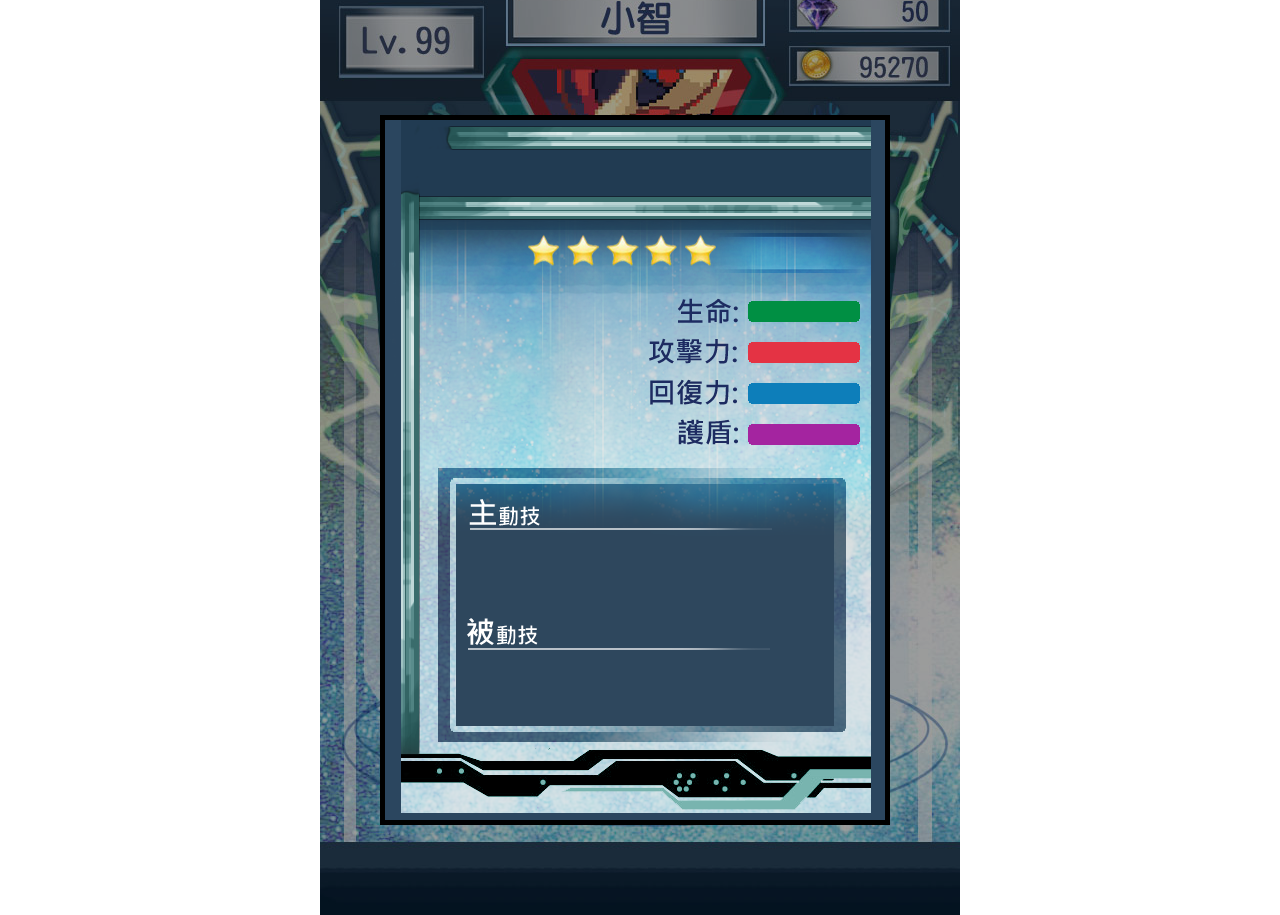
==== index.html @ c82a6772 "" ====
<!DOCTYPE html>
<html>
    <head>
        <meta charset="UTF-8">
        <title>Title of the document</title>
        <link rel="stylesheet" type="text/css" href="css/main.css">
        <link rel="stylesheet" type="text/css" href="css/team.css">
        <link rel="stylesheet" type="text/css" href="css/game.css">
        <link rel="stylesheet" type="text/css" href="css/tinyscrollbar.css">
        <link rel="stylesheet" type="text/css" href="css/mystyle.css">
        <link rel="stylesheet" type="text/css" href="css/cardTips.css">

        <!-- <script src="http://code.jquery.com/jquery-2.1.1.js"></script> -->
        <script src="js/jquery-1.11.1.min.js"></script>
        <script src="js/TweenMax.min.js"></script>
        <script src="js/paper-core.min.js"></script>
        <script src="js/easing/EasePack.min.js"></script>
        <script src="js/jquery.tinyscrollbar.js"></script>
        <script src="js/jquery.tinyscrollbar.min.js"></script>

        <script src="js/MissionData.js"></script>
        <script src="js/BallData.js"></script>
        <script src="js/RoleData.js"></script>
        <script src="js/SkillData.js"></script>
        <script src="js/CardTips.js"></script>
        <script src="js/TeamManager.js"></script>
        <script src="js/Role.js"></script>
        <script src="js/Monster.js"></script>
        <script src="js/Game.js"></script>
        <script src="js/Main.js"></script>
        <script src="js/SkillParser.js"></script>
    </head>

    <body>
        <div id="main" class="main">
            <div id="cardTipsView" class="view cardTipsView">
                <div id="cardTips" class="cardTips">
                    <img src="image/cardTips.png" />
                </div>
            </div>
            <div id="missionView" class="view missionView">
                <img src="image/mission.jpg" />
                <img id="missionBlue" class="missionBlue missionPic" src="image/m_b.png" />
                <img id="missionRed" class="missionRed missionPic" src="image/m_r.png" />
                <img id="missionYellow" class="missionYellow missionPic" src="image/m_y.png" />
                <img id="missionGreen" class="missionGreen missionPic" src="image/m_g.png" />
            </div>
            <div id="teamView" class="view teamView"></div>
            <div id="gameView" class="view gameView">
                <div id="monsterBlood" class="monsterBlood"></div>
                <div id="combotHit" class="combotHit">
                    <div id="combotHitValue" class="combotHitValue"></div>
                    <div id="combotHitRate" class="combotHitRate"></div>
                </div>
                <div id="playerBlood" class="playerBlood"></div>
                <div id="shield" class="shield">
                    <img src="image/shield.png" />
                </div>
                <div id="timerbarArea" class="timerbarArea">
                    <img src="image/timebarBg.png" />
                    <div id="timerbar" class="timerbar">
                        <img src="image/timebar.png" />
                    </div>
                </div>
                <div id="monster" class="monster">
                    <img id="monsterImg" class="monsterImg" />
                </div>
                <div id="game" class="game"></div>
                <div id="player_area" class="playerarea"></div>
                <div id="bouns" class="bouns">
                    <img src="image/bonus.png" />
                </div>
            </div>
        </div>
    </body>
</html>
---- css/main.css ----
body {
	font-family: "Microsoft JhengHei";
	padding: 0;
	border: 0;
	margin: 0;
	overflow: hidden;
}

.main {
	position: absolute;
	top: 50%;
	left: 50%;
}

.view {
	position: absolute;
	width: 640px;
	height: 930px;
	left: -320px;
	top: -465px;
	overflow: hidden;
}

.gameView {
	background-image: url('../image/bg.jpg');
}

.teamView {
	background-image: url("../image/team_background.png");
}

.cardTipsView {
	z-index: 99;
	background-image: url("../image/cardTipsBg.png");
}

.playerarea {
	position: absolute;
	left: 50px;
	top: -10px;
	width: 90px;
	height: 100px;
}

.missionPic {
	opacity: 0;
	cursor: pointer;
}

.missionPic:hover {
	opacity: 1;
}

.missionBlue {
	position: absolute;
	left: 85px;
	top: 504px;
}

.missionRed {
	position: absolute;
	left: 76px;
	top: 341px;
}

.missionYellow {
	position: absolute;
	left: 302px;
	top: 501px;
}

.missionGreen {
	position: absolute;
	left: 314px;
	top: 333px;
}

.cardTips {
	position: absolute;
	left: 60px;
	top: 130px;
}
---- css/team.css ----
.playerlevel{
	position: absolute;
	width: 130px;
    height: 52px;
    left: 25px;
    top: 30px;
    font-size: 45px;
    text-align: center;

}

.playername{
	position: absolute;
	width: 245px;
    height: 40px;
    left: 193px;
    top: 33px;    
    font-size: 35px;
    text-align: center;

}

.playeresource{
	width: 142px;
    height: 30px;
    font-size: 20px;
    text-align: right;
}


.playercash{
	position: absolute;
    left: 477px;
    top: 12px;

}

.playermoney{
	position: absolute;
    left: 477px;
    top: 65px; 

}

.icon_resource{
	position: absolute;
	left: 0px;
    top: 0px;
}

.resource_value{
  	position: absolute;
	left: 0px;
    top: 0px;
	width: 142px;
    height: 30px;
}

.stagedata{
	position: absolute;
	width: 570px;
    height: 97px;
    left: 33px;
    top : 133px;
}

.stagename{
	position: absolute;
    left: 0px;
    top : 0px;    
	width: 570px;
    height: 97px;
    font-size: 50px; 
}

.bossimg{
	position: absolute;
    left: 400px;
    top : 0px;    
	width: 170px;
    height: 97px;
}

.selected_role{
	width: 70px;
	height: 80px;
}

.selected_role_0{
	position: absolute;
    left: 27px;
    top: 300px;
}

.selected_role_1{
	position: absolute;
    left: 127px;
    top: 300px;
}

.selected_role_2{
	position: absolute;
    left: 227px;
    top: 300px;
}

.selected_role_3{
	position: absolute;
    left: 327px;
    top: 300px;
}

.selected_role_4{
	position: absolute;
    left: 427px;
    top: 300px;
}

.selected_role_5{
	position: absolute;
    left: 530px;
    top: 300px;
}

.role_area{
	position: absolute;
    left: 55px;
    top: 400px;
    width: 510px;
    height: 420px;
}

#role_area .viewport { width: 510px; height: 420px; overflow: hidden; position: relative; }
#role_area .overview { list-style: none; position: absolute; left: 0; top: 0; padding: 0; margin: 0; }
#role_area .scrollbar{ background: transparent url(../image/bg-scrollbar-track-y.png) no-repeat 0 0; position: relative; background-position: 0 0; float: right; width: 15px; }
#role_area .track { background: transparent url(../image/bg-scrollbar-trackend-y.png) no-repeat 0 100%; height: 100%; width:13px; position: relative; padding: 0 1px; }
#role_area .thumb { background: transparent url(../image/bg-scrollbar-thumb-y.png) no-repeat 50% 100%; height: 20px; width: 25px; cursor: pointer; overflow: hidden; position: absolute; top: 0; left: -5px; }
#role_area .thumb .end { background: transparent url(../image/bg-scrollbar-thumb-y.png) no-repeat 50% 0; overflow: hidden; height: 5px; width: 25px; }
#role_area .disable { display: none; }

.role{
    position: relative;
    left: 10px;
	width: 80px;
	height: 80px;
    margin: 5px;
    background-image:url("../image/icon_face_border.png");
    background-size: cover;
    float:left;
}

.selected_icon_role{
	position: absolute; 
	left: 0px;
    top: 0px;
    max-width:100%;
    max-height:100%;
}

.icon_role{
	position: absolute; 
	left: 0px;
    top: 0px;
    max-width:100%;
    max-height:100%;
    cursor:pointer;    
}

.icon_role:hover{
    opacity:0.5  !important;;
}


.menu{
	position: absolute;
	left: 50px;
    top: 860px;
    width:520px;
    height: 70px;    
}

.btn_start{
	position: absolute; 
	left: 440px;
    top: -50px; 
    cursor:pointer;
}

.btn_return{
	position: absolute; 
	left: 0px;
    top: 0px;
    cursor:pointer;
}


.noSelect { user-select: none; -o-user-select: none; -moz-user-select: none; -khtml-user-select: none; -webkit-user-select: none; }
---- css/game.css ----
.monster {
	position: relative;
	width: 640px;
	height: 230px;
}

.monsterImg {
	position: absolute;
	top: 30px;
	left: 230px;
}

.monsterImg.dead {
	filter: grayscale(100%);
	-webkit-filter: grayscale(100%);
	-moz-filter: grayscale(100%);
	-ms-filter: grayscale(100%);
	-o-filter: grayscale(100%);
}

.game {
	position: relative;
	left: 70px;
	width: 500px;
	height: 600px;
}

.monsterBlood {
	background-color: #e50049;
	width: 350px;
	height: 10px;
	position: absolute;
	left: 140px;
	top: 15px;
}

.playerBlood {
	background-color: #9cce91;
	height: 10px;
	position: absolute;
	left: 45px;
	top: 208px;
}

.road {
	background-color: #131a3d;
	position: absolute;
	width: 10px;
	height: 585px;
}

.bridge {
	background-color: #131a3d;
	position: absolute;
	width: 90px;
	height: 10px;
	cursor: pointer;
	border-color: #FFFFFF;
	border-style: solid;
	border-width: 1px 0px 1px 0px;
}

.bridge.hide {
	display: none;
}

.ball {
	position: absolute;
	background-position: -10px -10px;
}

.ballImgSmall {
	position: absolute;
	left: -12.5px;
	top: -12.5px;
}

.ballImgMid {
	position: absolute;
	left: -18.5px;
	top: -18.5px;
}

.ballImgBig {
	position: absolute;
	left: -25.5px;
	top: -25.5px;
}

.timerbarArea {
	position: absolute;
	top: 203px;
	left: 39px;
}

.timerbar {
	position: absolute;
	top: -2px;
	left: 10px;
	overflow: hidden;
}

.bouns {
	position: absolute;
	top: 470px;
	left: 10px;
}

.shield {
	position: absolute;
	top: 204px;
	left: 45px;
	overflow: hidden;
}

.monster_buff_icon{
    position: absolute; 
	height: 30px;
	width: 30px;
	top: 30px;
	left: 280px;    
}
---- css/tinyscrollbar.css ----
/* Tiny Scrollbar */
#scrollbar1 { width: 520px; margin: 20px 0 10px; }
#scrollbar1 .viewport { width: 500px; height: 200px; overflow: hidden; position: relative; }
#scrollbar1 .overview { list-style: none; position: absolute; left: 0; top: 0; padding: 0; margin: 0; }
#scrollbar1 .scrollbar{ background: transparent url(images/bg-scrollbar-track-y.png) no-repeat 0 0; position: relative; background-position: 0 0; float: right; width: 15px; }
#scrollbar1 .track { background: transparent url(images/bg-scrollbar-trackend-y.png) no-repeat 0 100%; height: 100%; width:13px; position: relative; padding: 0 1px; }
#scrollbar1 .thumb { background: transparent url(images/bg-scrollbar-thumb-y.png) no-repeat 50% 100%; height: 20px; width: 25px; cursor: pointer; overflow: hidden; position: absolute; top: 0; left: -5px; }
#scrollbar1 .thumb .end { background: transparent url(images/bg-scrollbar-thumb-y.png) no-repeat 50% 0; overflow: hidden; height: 5px; width: 25px; }
#scrollbar1 .disable { display: none; }
.noSelect { user-select: none; -o-user-select: none; -moz-user-select: none; -khtml-user-select: none; -webkit-user-select: none; }
---- css/mystyle.css ----
.textbox {
	width: 170px;
	height: 50px;
	position: relative;
	border-radius: 6px;
	margin-top: 4px;
	font-size: 60px;
}

.box {
	width: 50px;
	height: 50px;
	position: relative;
	border-radius: 6px;
	margin-top: 4px;
}

.rolebox {
	width: 90px;
	height: 100px;
	position: relative;
	border-radius: 6px;
	margin-top: 4px;
	display: inline-block
}

.energybox {
	width: 0px;
	height: 10px;
	left: 5px;
	top: 80px;
	position: absolute;
	border-radius: 6px;
	margin-top: 4px;
}

.orbbox {
	width: 25px;
	height: 25px;
	position: absolute;
	border-radius: 6px;
	margin-top: 4px;
	display: inline-block
}

.orbpos0 {
	left: 3px;
	top: 70px;
	position: absolute;
}

.orbpos1 {
	left: 33px;
	top: 70px;
	position: absolute;
}

.orbpos2 {
	left: 63px;
	top: 70px;
	position: absolute;
}

.attackOrbPos0 {
	left: 15px;
	top: -15px;
	height: 30px;
	width: 30px;
	position: absolute;
	z-index: 2;
}

.attackOrbPos1 {
	left: 110px;
	top: -15px;
	height: 30px;
	width: 30px;
	position: absolute;
	z-index: 2;
}

.attackOrbPos2 {
	left: 205px;
	top: -15px;
	height: 30px;
	width: 30px;
	position: absolute;
	z-index: 2;
}

.attackOrbPos3 {
	left: 300px;
	top: -15px;
	height: 30px;
	width: 30px;
	position: absolute;
	z-index: 2;
}

.attackOrbPos4 {
	left: 395px;
	top: -15px;
	height: 30px;
	width: 30px;
	position: absolute;
	z-index: 2;
}

.attackOrbPos5 {
	left: 490px;
	top: -15px;
	height: 30px;
	width: 30px;
	position: absolute;
	z-index: 2;
}

.playerarea {
	width: 600px;
	height: 100px;
	position: relative;
	border-radius: 6px;
	margin-top: 4px;
}

.transparent {
	background-color: transparent;
}

.green {
	background-color: #00FF00;
}

.red {
	background-color: #FF0000;
}

.blue {
	background-color: #0000FF;
}

.bk_green {
	background-color: #008000;
}

.bk_red {
	background-color: #800000;
}

.bk_blue {
	background-color: #000080;
}

.bk_purple {
	background-color: #6600FF;
}

.energyboxcolor {
	background-color: #33CCCC;
}

.orange {
	background-color: #f38630;
}
.grey {
	background-color: #989898;
}

.transparent_green {//
	background-color: rgba(0,200,0,0.5);
}

.role_img {
	left: 0px;
	top: 0px;
	position: absolute;
}

.role_img_bk {
	left: 0px;
	top: 0px;
	position: absolute;
	width: 90px;
	height: 75px;
	border-radius: 6px;
	margin-top: 4px;
}

.orb_icon {
	position: absolute;
	margin: auto;
	top: 0;
	left: 0;
	right: 0;
	bottom: 0;
}

.combotHit {
	position: absolute;
	top: 135px;
	left: 410px;
	width: 200px;
	height: 60px;
	/* background-color: #989898; */
	background-image: url("../image/combo_bk.png");
	background-size: cover;
}

.combotHitValue {
	position: absolute;
	top: 15px;
	left: 15px;
	width: 45%;
	height: 60px;
	font-size: 40px;
	text-align: right;
}

.combotHitRate {
	position: absolute;
	top: 10px;
	left: 80PX;
	width: 100px;
	height: 30px;
	font-size: 20px;
	text-align: right;
}

.buff_icon{
    max-width:100%;
    max-height:100%;
}
---- css/cardTips.css ----
.cardTipsName {
	color: #FFFFFF;
	font-size: 24px;
	font-weight: bold;
	text-align: center;
	width: 350px;
	position: absolute;
	left: 120px;
	top: 40px;
}

.cardTipsRace {
	color: #112d6a;
	font-size: 20px;
	font-weight: bold;
	text-align: center;
	width: 140px;
	position: absolute;
	left: 339px;
	top: 125px;
}

.cardTipsHp {
	color: #FFFFFF;
	position: absolute;
	left: 371px;
	top: 186px;
}

.cardTipsATK {
	color: #FFFFFF;
	position: absolute;
	left: 371px;
	top: 227px;
}

.cardTipsHealth {
	color: #FFFFFF;
	position: absolute;
	left: 371px;
	top: 267px;
}

.cardTipsShield {
	color: #FFFFFF;
	position: absolute;
	left: 371px;
	top: 309px;
}

.cardTipsColorImg {
	background-repeat: no-repeat;
	width: 155px;
	height: 155px;
	position: absolute;
	left: -25px;
	top: -19px;
}

.cardTipsColorImg.cardTipsColorImgred {
	background-image: url("../image/cardTipsColor_r.png");
}

.cardTipsColorImg.cardTipsColorImgblue {
	background-image: url("../image/cardTipsColor_b.png");
}

.cardTipsColorImg.cardTipsColorImggreen {
	background-image: url("../image/cardTipsColor_g.png");
}

.cardTipsRoleImg {
	background-repeat: no-repeat;
	width: 140px;
	height: 140px;
	position: absolute;
	left: 87px;
	top: 189px;
}
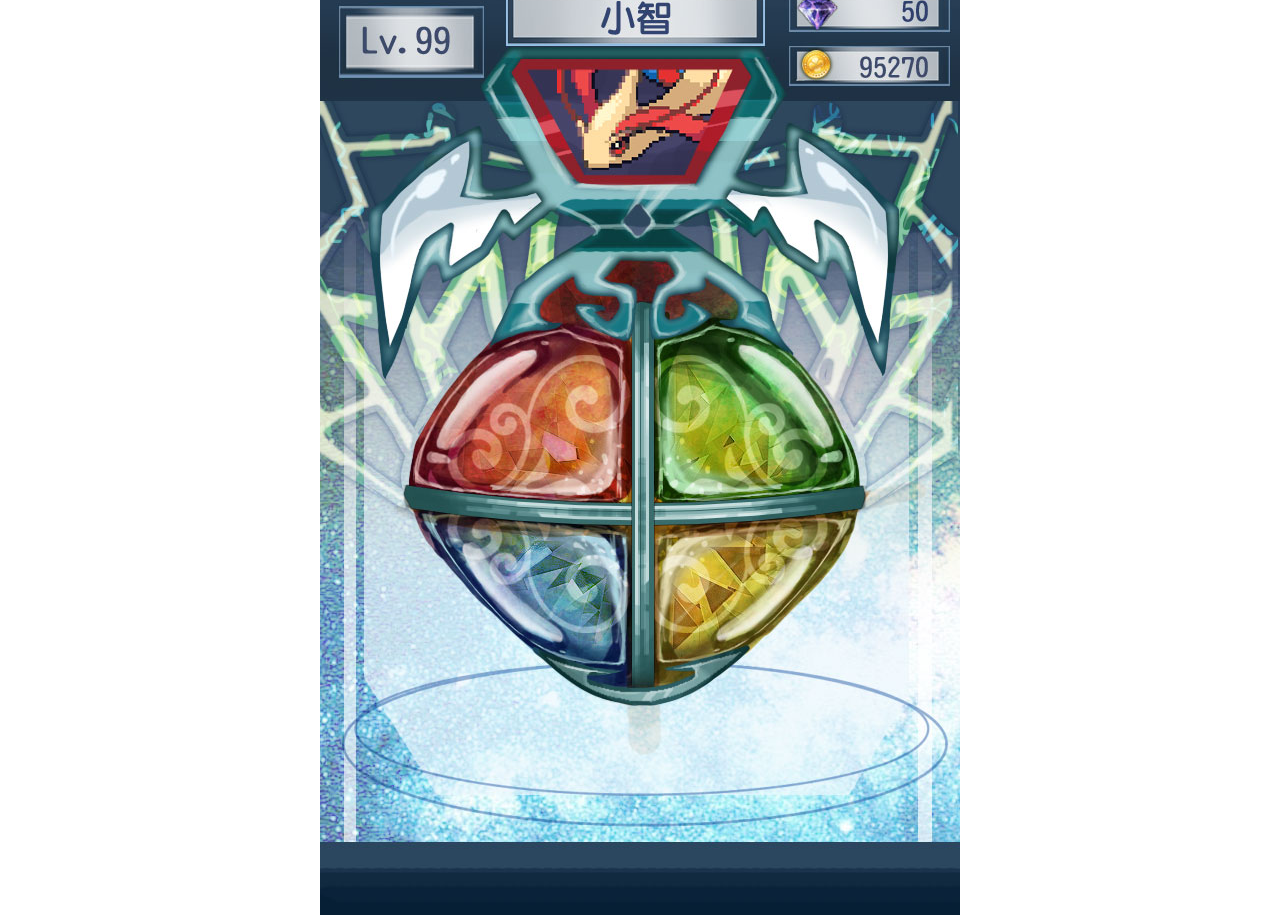
==== commit 28075d8c: "" ====
--- a/index.html
+++ b/index.html
@@ -27,6 +27,7 @@
         <script src="js/Role.js"></script>
         <script src="js/Monster.js"></script>
         <script src="js/Game.js"></script>
+        <script src="js/Result.js"></script>
         <script src="js/Main.js"></script>
         <script src="js/SkillParser.js"></script>
     </head>
@@ -70,6 +71,16 @@
                 <div id="bouns" class="bouns">
                     <img src="image/bonus.png" />
                 </div>
+                <div id="resultView" class="resultView">
+                    <div id="victory" class="victory">
+                        <img src="image/victory.png" />
+                    </div>
+                    <div id="defeat" class="defeat">
+                        <img src="image/defeat.png" />
+                    </div>
+                    <div id="resultText" class="resultText"></div>
+                    <div id="confirmBtn" class="confirmBtn"></div>
+                </div>
             </div>
         </div>
     </body>
--- a/css/main.css
+++ b/css/main.css
@@ -19,6 +19,12 @@
 	left: -320px;
 	top: -465px;
 	overflow: hidden;
+	-webkit-touch-callout: none;
+	-webkit-user-select: none;
+	-khtml-user-select: none;
+	-moz-user-select: none;
+	-ms-user-select: none;
+	user-select: none;
 }
 
 .gameView {
--- a/css/game.css
+++ b/css/game.css
@@ -116,7 +116,45 @@
 .monster_buff_icon{
     position: absolute; 
 	height: 30px;
-	width: 30px;
+	width: 70px;
 	top: 30px;
-	left: 280px;    
+	left: 280px;
+    visibility:  hidden;    
 }
+
+.resultView {
+	background-image: url("../image/cardTipsBg.png");
+	position: absolute;
+	top: 0px;
+	left: 0px;
+	width: 640px;
+	height: 930px;
+}
+
+.victory {
+	position: absolute;
+	top: 220px;
+}
+
+.defeat {
+	position: absolute;
+	top: 220px;
+}
+
+.confirmBtn {
+	position: absolute;
+	height: 30px;
+	width: 75px;
+	top: 465px;
+	left: 447px;
+	cursor: pointer;
+}
+
+.resultText {
+	color: #FF0000;
+	position: absolute;
+	height: 40px;
+	width: 450px;
+	top: 480px;
+	left: 110px;
+}
--- a/css/mystyle.css
+++ b/css/mystyle.css
@@ -68,6 +68,7 @@
 	width: 30px;
 	position: absolute;
 	z-index: 2;
+    visibility:  hidden;    
 }
 
 .attackOrbPos1 {
@@ -77,6 +78,7 @@
 	width: 30px;
 	position: absolute;
 	z-index: 2;
+    visibility:  hidden;    
 }
 
 .attackOrbPos2 {
@@ -86,6 +88,7 @@
 	width: 30px;
 	position: absolute;
 	z-index: 2;
+    visibility:  hidden;    
 }
 
 .attackOrbPos3 {
@@ -95,6 +98,7 @@
 	width: 30px;
 	position: absolute;
 	z-index: 2;
+    visibility:  hidden;    
 }
 
 .attackOrbPos4 {
@@ -104,6 +108,7 @@
 	width: 30px;
 	position: absolute;
 	z-index: 2;
+    visibility:  hidden;    
 }
 
 .attackOrbPos5 {
@@ -113,6 +118,7 @@
 	width: 30px;
 	position: absolute;
 	z-index: 2;
+    visibility:  hidden;
 }
 
 .playerarea {
@@ -231,4 +237,70 @@
     max-height:100%;
 }
 
-
+.buff_text{
+    position: absolute;
+    left: 40px;
+    height: 30px
+}
+
+.buffPos0 {
+	left: 15px;
+	top: -15px;
+	height: 30px;
+	width: 70px;
+	position: absolute;
+	z-index: 2;
+    visibility:  hidden;
+}
+
+.buffPos1 {
+	left: 110px;
+	top: -15px;
+	height: 30px;
+	width: 70px;
+	position: absolute;
+	z-index: 2;
+    visibility:  hidden;
+}
+
+.buffPos2 {
+	left: 205px;
+	top: -15px;
+	height: 30px;
+	width: 70px;
+	position: absolute;
+	z-index: 2;
+    visibility:  hidden;
+}
+
+.buffPos3 {
+	left: 300px;
+	top: -15px;
+	height: 30px;
+	width: 70px;
+	position: absolute;
+	z-index: 2;
+    visibility:  hidden;
+}
+
+.buffPos4 {
+	left: 395px;
+	top: -15px;
+	height: 30px;
+	width: 70px;
+	position: absolute;
+	z-index: 2;
+    visibility:  hidden;
+}
+
+.buffPos5 {
+	left: 490px;
+	top: -15px;
+	height: 30px;
+	width: 70px;
+	position: absolute;
+	z-index: 2;
+    visibility:  hidden;
+}
+
+
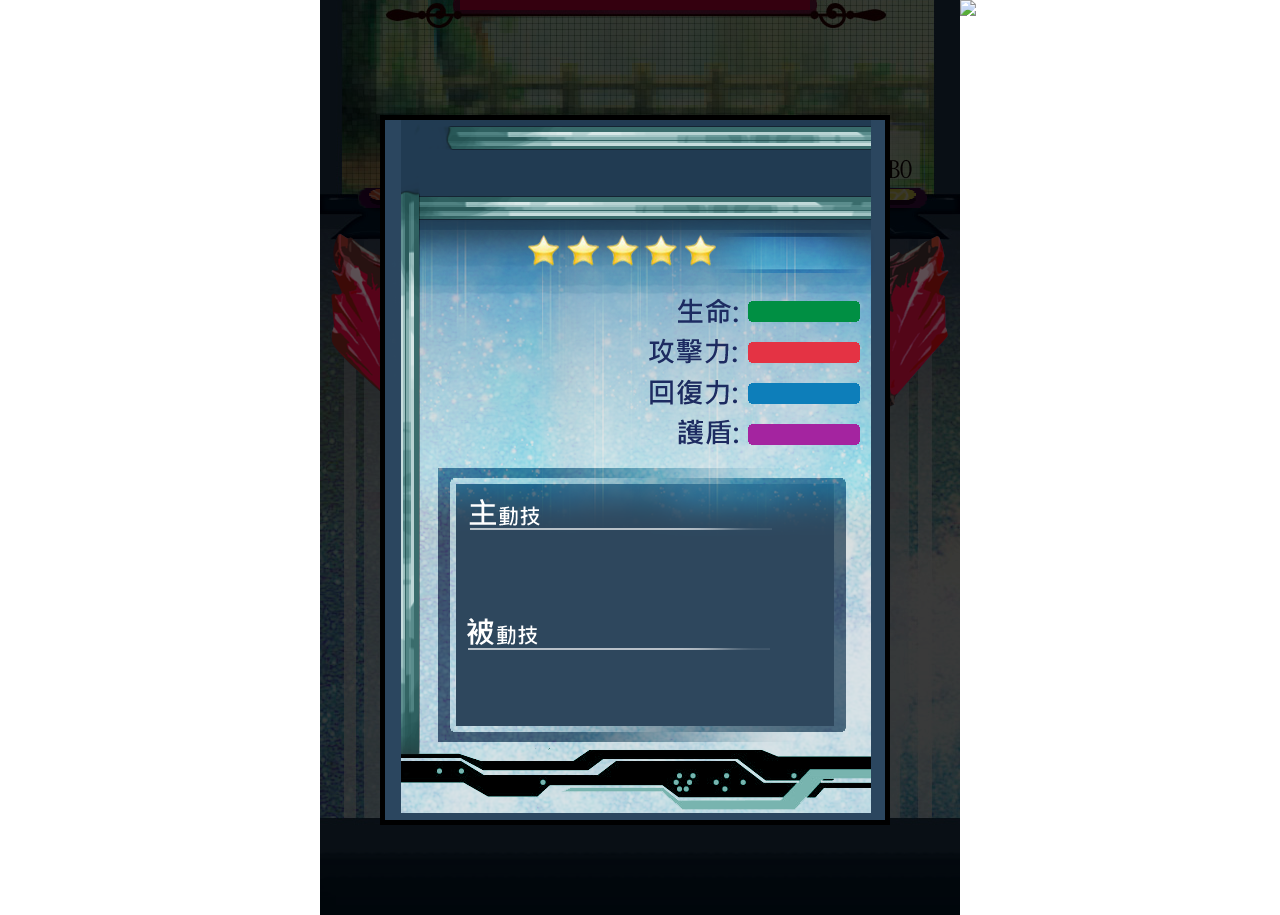
==== commit 2aa514f0: "" ====
--- a/index.html
+++ b/index.html
@@ -28,6 +28,7 @@
         <script src="js/Monster.js"></script>
         <script src="js/Game.js"></script>
         <script src="js/Result.js"></script>
+        <script src="js/UseSkill.js"></script>
         <script src="js/Main.js"></script>
         <script src="js/SkillParser.js"></script>
     </head>
@@ -81,7 +82,16 @@
                     <div id="resultText" class="resultText"></div>
                     <div id="confirmBtn" class="confirmBtn"></div>
                 </div>
+                <div id="useSkillConfirm" class="useSkillConfirm">
+                    <img class="useSkillConfirmImg" src="image/useSkillConfirm.png" />
+                    <div id="useSkillTxt" class="useSkillTxt"></div>
+                    <div id="useSkillOK" class="useSkillOK"></div>
+                    <div id="useSkillNO" class="useSkillNO"></div>
+                </div>
             </div>
+            <img id="guideGame" class="guideGame guide" src="image/guideGame.jpg" />
+            <img id="guideMission" class="guideMission guide" src="image/guideMission.jpg" />
+            <img id="guideTeam" class="guideTeam guide" src="image/guideTeam.jpg" />
         </div>
     </body>
 </html>--- a/css/main.css
+++ b/css/main.css
@@ -32,12 +32,13 @@
 }
 
 .teamView {
-	background-image: url("../image/team_background.png");
+	background-image: url("../image/teamViewBg.png");
 }
 
 .cardTipsView {
 	z-index: 99;
 	background-image: url("../image/cardTipsBg.png");
+	cursor: pointer;
 }
 
 .playerarea {
@@ -86,3 +87,9 @@
 	left: 60px;
 	top: 130px;
 }
+
+.guide {
+	position: absolute;
+	left: 320px;
+	top: -450px;
+}--- a/css/team.css
+++ b/css/team.css
@@ -1,197 +1,243 @@
-.playerlevel{
+.playerlevel {
 	position: absolute;
 	width: 130px;
-    height: 52px;
-    left: 25px;
-    top: 30px;
-    font-size: 45px;
-    text-align: center;
-
-}
-
-.playername{
+	height: 52px;
+	left: 25px;
+	top: 30px;
+	font-size: 45px;
+	text-align: center;
+}
+
+.playername {
 	position: absolute;
 	width: 245px;
-    height: 40px;
-    left: 193px;
-    top: 33px;    
-    font-size: 35px;
-    text-align: center;
-
-}
-
-.playeresource{
+	height: 40px;
+	left: 193px;
+	top: 33px;
+	font-size: 35px;
+	text-align: center;
+}
+
+.playeresource {
 	width: 142px;
-    height: 30px;
-    font-size: 20px;
-    text-align: right;
-}
-
-
-.playercash{
-	position: absolute;
-    left: 477px;
-    top: 12px;
-
-}
-
-.playermoney{
-	position: absolute;
-    left: 477px;
-    top: 65px; 
-
-}
-
-.icon_resource{
-	position: absolute;
-	left: 0px;
-    top: 0px;
-}
-
-.resource_value{
-  	position: absolute;
-	left: 0px;
-    top: 0px;
+	height: 30px;
+	font-size: 20px;
+	text-align: right;
+}
+
+.playercash {
+	position: absolute;
+	left: 477px;
+	top: 12px;
+}
+
+.playermoney {
+	position: absolute;
+	left: 477px;
+	top: 65px;
+}
+
+.icon_resource {
+	position: absolute;
+	left: 0px;
+	top: 0px;
+}
+
+.resource_value {
+	position: absolute;
+	left: 0px;
+	top: 0px;
 	width: 142px;
-    height: 30px;
-}
-
-.stagedata{
+	height: 30px;
+}
+
+.stagedata {
 	position: absolute;
 	width: 570px;
-    height: 97px;
-    left: 33px;
-    top : 133px;
-}
-
-.stagename{
-	position: absolute;
-    left: 0px;
-    top : 0px;    
+	height: 97px;
+	left: 33px;
+	top: 133px;
+}
+
+.stagename {
+	position: absolute;
+	left: 19px;
+	top: 12px;
 	width: 570px;
-    height: 97px;
-    font-size: 50px; 
-}
-
-.bossimg{
-	position: absolute;
-    left: 400px;
-    top : 0px;    
-	width: 170px;
-    height: 97px;
-}
-
-.selected_role{
+	height: 97px;
+	font-size: 50px;
+	color: #FFFFFF;
+}
+
+.bossimgDiv {
+	width: 175px;
+	height: 97px;
+	overflow: hidden;
+	position: absolute;
+	left: 400px;
+	cursor: pointer;
+}
+
+.bossimg {
+	position: absolute;
+	top: -38px;
+}
+
+.selected_role {
 	width: 70px;
 	height: 80px;
 }
 
-.selected_role_0{
-	position: absolute;
-    left: 27px;
-    top: 300px;
-}
-
-.selected_role_1{
-	position: absolute;
-    left: 127px;
-    top: 300px;
-}
-
-.selected_role_2{
-	position: absolute;
-    left: 227px;
-    top: 300px;
-}
-
-.selected_role_3{
-	position: absolute;
-    left: 327px;
-    top: 300px;
-}
-
-.selected_role_4{
-	position: absolute;
-    left: 427px;
-    top: 300px;
-}
-
-.selected_role_5{
-	position: absolute;
-    left: 530px;
-    top: 300px;
-}
-
-.role_area{
-	position: absolute;
-    left: 55px;
-    top: 400px;
-    width: 510px;
-    height: 420px;
-}
-
-#role_area .viewport { width: 510px; height: 420px; overflow: hidden; position: relative; }
-#role_area .overview { list-style: none; position: absolute; left: 0; top: 0; padding: 0; margin: 0; }
-#role_area .scrollbar{ background: transparent url(../image/bg-scrollbar-track-y.png) no-repeat 0 0; position: relative; background-position: 0 0; float: right; width: 15px; }
-#role_area .track { background: transparent url(../image/bg-scrollbar-trackend-y.png) no-repeat 0 100%; height: 100%; width:13px; position: relative; padding: 0 1px; }
-#role_area .thumb { background: transparent url(../image/bg-scrollbar-thumb-y.png) no-repeat 50% 100%; height: 20px; width: 25px; cursor: pointer; overflow: hidden; position: absolute; top: 0; left: -5px; }
-#role_area .thumb .end { background: transparent url(../image/bg-scrollbar-thumb-y.png) no-repeat 50% 0; overflow: hidden; height: 5px; width: 25px; }
-#role_area .disable { display: none; }
-
-.role{
-    position: relative;
-    left: 10px;
+.selected_role_0 {
+	position: absolute;
+	left: 27px;
+	top: 300px;
+}
+
+.selected_role_1 {
+	position: absolute;
+	left: 127px;
+	top: 300px;
+}
+
+.selected_role_2 {
+	position: absolute;
+	left: 227px;
+	top: 300px;
+}
+
+.selected_role_3 {
+	position: absolute;
+	left: 327px;
+	top: 300px;
+}
+
+.selected_role_4 {
+	position: absolute;
+	left: 427px;
+	top: 300px;
+}
+
+.selected_role_5 {
+	position: absolute;
+	left: 530px;
+	top: 300px;
+}
+
+.role_area {
+	position: absolute;
+	left: 55px;
+	top: 400px;
+	width: 510px;
+	height: 420px;
+}
+
+#role_area .viewport {
+	width: 510px;
+	height: 420px;
+	overflow: hidden;
+	position: relative;
+}
+#role_area .overview {
+	list-style: none;
+	position: absolute;
+	left: 0;
+	top: 0;
+	padding: 0;
+	margin: 0;
+}
+#role_area .scrollbar {
+	background: transparent url(../image/bg-scrollbar-track-y.png) no-repeat 0 0;
+	position: relative;
+	background-position: 0 0;
+	float: right;
+	width: 15px;
+}
+#role_area .track {
+	background: transparent url(../image/bg-scrollbar-trackend-y.png) no-repeat 0 100%;
+	height: 100%;
+	width: 13px;
+	position: relative;
+	padding: 0 1px;
+}
+#role_area .thumb {
+	background: transparent url(../image/bg-scrollbar-thumb-y.png) no-repeat 50% 100%;
+	height: 20px;
+	width: 25px;
+	cursor: pointer;
+	overflow: hidden;
+	position: absolute;
+	top: 0;
+	left: -5px;
+}
+#role_area .thumb .end {
+	background: transparent url(../image/bg-scrollbar-thumb-y.png) no-repeat 50% 0;
+	overflow: hidden;
+	height: 5px;
+	width: 25px;
+}
+#role_area .disable {
+	display: none;
+}
+
+.role {
+	position: relative;
+	left: 10px;
 	width: 80px;
 	height: 80px;
-    margin: 5px;
-    background-image:url("../image/icon_face_border.png");
-    background-size: cover;
-    float:left;
-}
-
-.selected_icon_role{
-	position: absolute; 
-	left: 0px;
-    top: 0px;
-    max-width:100%;
-    max-height:100%;
-}
-
-.icon_role{
-	position: absolute; 
-	left: 0px;
-    top: 0px;
-    max-width:100%;
-    max-height:100%;
-    cursor:pointer;    
-}
-
-.icon_role:hover{
-    opacity:0.5  !important;;
-}
-
-
-.menu{
+	margin: 5px;
+	background-image: url("../image/icon_face_border.png");
+	background-size: cover;
+	float: left;
+}
+
+.selected_icon_role {
+	position: absolute;
+	left: 0px;
+	top: 0px;
+	max-width: 100%;
+	max-height: 100%;
+}
+
+.icon_role {
+	position: absolute;
+	left: 0px;
+	top: 0px;
+	max-width: 100%;
+	max-height: 100%;
+	cursor: pointer;
+}
+
+.icon_role:hover {
+	opacity: 0.5 !important;;
+}
+
+.menu {
 	position: absolute;
 	left: 50px;
-    top: 860px;
-    width:520px;
-    height: 70px;    
-}
-
-.btn_start{
-	position: absolute; 
+	top: 860px;
+	width: 520px;
+	height: 70px;
+}
+
+.btn_start {
+	position: absolute;
 	left: 440px;
-    top: -50px; 
-    cursor:pointer;
-}
-
-.btn_return{
-	position: absolute; 
-	left: 0px;
-    top: 0px;
-    cursor:pointer;
-}
-
-
-.noSelect { user-select: none; -o-user-select: none; -moz-user-select: none; -khtml-user-select: none; -webkit-user-select: none; }+	top: -50px;
+	cursor: pointer;
+}
+
+.btn_return {
+	position: absolute;
+	left: 0px;
+	top: 0px;
+	cursor: pointer;
+}
+
+.noSelect {
+	user-select: none;
+	-o-user-select: none;
+	-moz-user-select: none;
+	-khtml-user-select: none;
+	-webkit-user-select: none;
+}--- a/css/game.css
+++ b/css/game.css
@@ -2,6 +2,7 @@
 	position: relative;
 	width: 640px;
 	height: 230px;
+	cursor: pointer;
 }
 
 .monsterImg {
@@ -113,13 +114,13 @@
 	overflow: hidden;
 }
 
-.monster_buff_icon{
-    position: absolute; 
+.monster_buff_icon {
+	position: absolute;
 	height: 30px;
 	width: 70px;
 	top: 30px;
 	left: 280px;
-    visibility:  hidden;    
+	visibility: hidden;
 }
 
 .resultView {
@@ -154,7 +155,59 @@
 	color: #FF0000;
 	position: absolute;
 	height: 40px;
-	width: 450px;
+	width: 272px;
 	top: 480px;
 	left: 110px;
 }
+
+.monster_skill_icon {
+	position: absolute;
+	height: 30px;
+	width: 70px;
+	top: 200px;
+	left: 280px;
+	visibility: hidden;
+}
+
+.useSkillConfirm {
+	background-image: url("../image/cardTipsBg.png");
+	position: absolute;
+	top: 0px;
+	left: 0px;
+	width: 640px;
+	height: 930px;
+}
+
+.useSkillConfirmImg {
+	position: absolute;
+	left: 170px;
+	top: 350px;
+}
+
+.useSkillTxt {
+	color: #FFFFFF;
+	position: absolute;
+	left: 197px;
+	top: 373px;
+	width: 245px;
+	height: 60px;
+	text-align: center;
+}
+
+.useSkillOK {
+	width: 96px;
+	height: 37px;
+	position: absolute;
+	left: 198px;
+	top: 474px;
+	cursor: pointer;
+}
+
+.useSkillNO {
+	width: 96px;
+	height: 37px;
+	position: absolute;
+	left: 346px;
+	top: 474px;
+	cursor: pointer;
+}
--- a/css/mystyle.css
+++ b/css/mystyle.css
@@ -243,8 +243,8 @@
     height: 30px
 }
 
-.buffPos0 {
-	left: 15px;
+.buff_pos {
+	left: 0px;
 	top: -15px;
 	height: 30px;
 	width: 70px;
@@ -253,9 +253,9 @@
     visibility:  hidden;
 }
 
-.buffPos1 {
-	left: 110px;
-	top: -15px;
+.skill_pos {
+	left: 3px;
+	top: 60px;
 	height: 30px;
 	width: 70px;
 	position: absolute;
@@ -263,44 +263,18 @@
     visibility:  hidden;
 }
 
-.buffPos2 {
-	left: 205px;
-	top: -15px;
-	height: 30px;
-	width: 70px;
-	position: absolute;
-	z-index: 2;
-    visibility:  hidden;
-}
-
-.buffPos3 {
-	left: 300px;
-	top: -15px;
-	height: 30px;
-	width: 70px;
-	position: absolute;
-	z-index: 2;
-    visibility:  hidden;
-}
-
-.buffPos4 {
-	left: 395px;
-	top: -15px;
-	height: 30px;
-	width: 70px;
-	position: absolute;
-	z-index: 2;
-    visibility:  hidden;
-}
-
-.buffPos5 {
-	left: 490px;
-	top: -15px;
-	height: 30px;
-	width: 70px;
-	position: absolute;
-	z-index: 2;
-    visibility:  hidden;
-}
-
-
+
+.main_skill_pos {
+	left: 70px;
+	top: 470px;
+	height: 60px;
+	width: 140px;
+	position: absolute;
+	z-index: 2;
+    visibility:  hidden;
+}
+
+
+
+
+
--- a/css/cardTips.css
+++ b/css/cardTips.css
@@ -77,3 +77,35 @@
 	left: 87px;
 	top: 189px;
 }
+
+.skillName {
+	position: absolute;
+	left: 186px;
+	top: 384px;
+	font-size: 24px;
+	color: #FFFFFF;
+}
+
+.skillDes {
+	width: 350px;
+	position: absolute;
+	left: 90px;
+	top: 420px;
+	color: #FFFFFF;
+}
+
+.pSkillName {
+	position: absolute;
+	left: 186px;
+	top: 504px;
+	font-size: 24px;
+	color: #FFFFFF;
+}
+
+.pSkillDes {
+	width: 350px;
+	position: absolute;
+	left: 90px;
+	top: 540px;
+	color: #FFFFFF;
+}
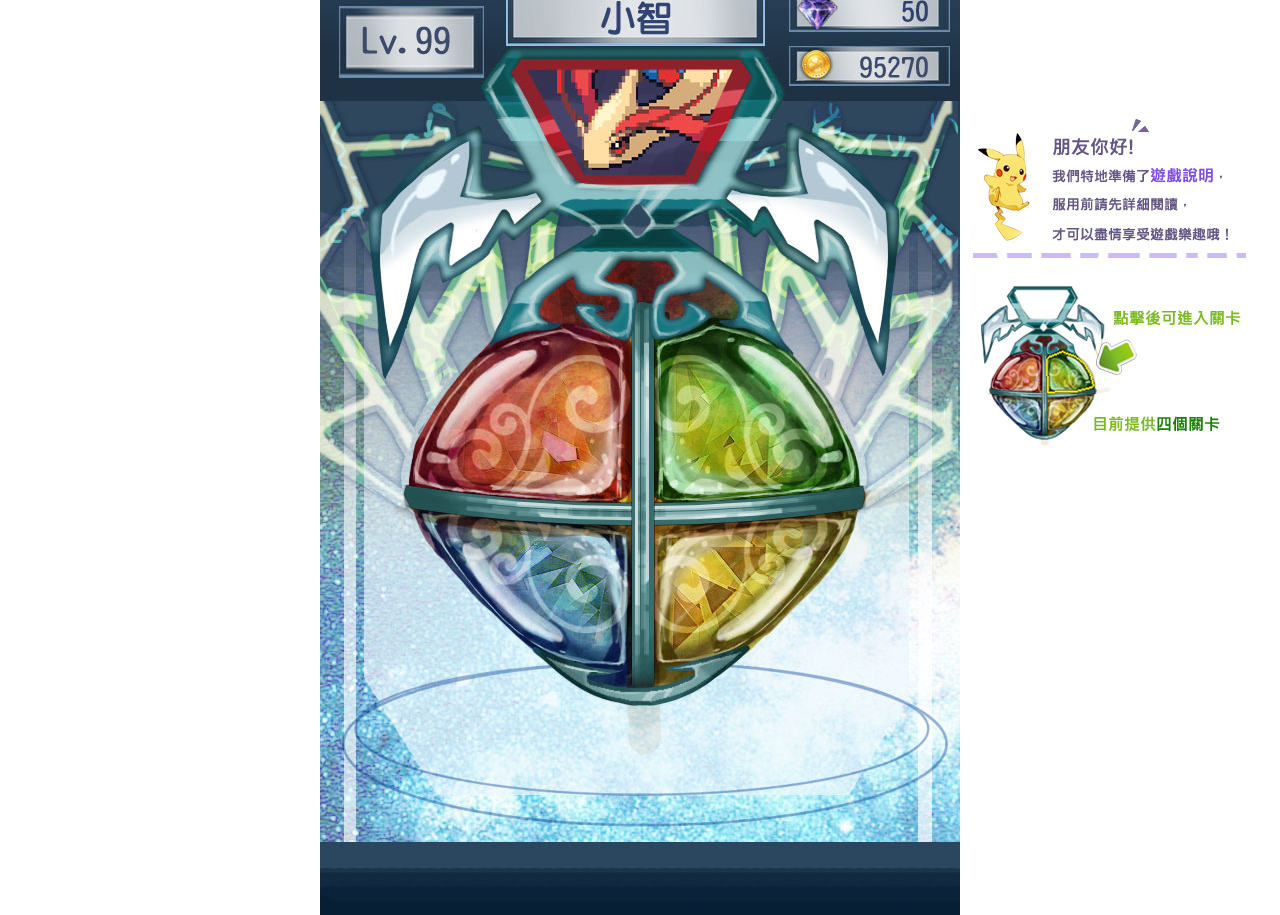
==== commit 5a7d92c6: "" ====
--- a/index.html
+++ b/index.html
@@ -1,97 +1,107 @@
 <!DOCTYPE html>
 <html>
-    <head>
-        <meta charset="UTF-8">
-        <title>Title of the document</title>
-        <link rel="stylesheet" type="text/css" href="css/main.css">
-        <link rel="stylesheet" type="text/css" href="css/team.css">
-        <link rel="stylesheet" type="text/css" href="css/game.css">
-        <link rel="stylesheet" type="text/css" href="css/tinyscrollbar.css">
-        <link rel="stylesheet" type="text/css" href="css/mystyle.css">
-        <link rel="stylesheet" type="text/css" href="css/cardTips.css">
+	<head>
+		<meta charset="UTF-8">
+		<title>Title of the document</title>
+		<link rel="stylesheet" type="text/css" href="css/main.css">
+		<link rel="stylesheet" type="text/css" href="css/team.css">
+		<link rel="stylesheet" type="text/css" href="css/game.css">
+		<link rel="stylesheet" type="text/css" href="css/tinyscrollbar.css">
+		<link rel="stylesheet" type="text/css" href="css/mystyle.css">
+		<link rel="stylesheet" type="text/css" href="css/cardTips.css">
 
-        <!-- <script src="http://code.jquery.com/jquery-2.1.1.js"></script> -->
-        <script src="js/jquery-1.11.1.min.js"></script>
-        <script src="js/TweenMax.min.js"></script>
-        <script src="js/paper-core.min.js"></script>
-        <script src="js/easing/EasePack.min.js"></script>
-        <script src="js/jquery.tinyscrollbar.js"></script>
-        <script src="js/jquery.tinyscrollbar.min.js"></script>
+		<!-- <script src="http://code.jquery.com/jquery-2.1.1.js"></script> -->
+		<script src="js/jquery-1.11.1.min.js"></script>
+		<script src="js/TweenMax.min.js"></script>
+		<script src="js/paper-core.min.js"></script>
+		<script src="js/easing/EasePack.min.js"></script>
+		<script src="js/jquery.tinyscrollbar.js"></script>
+		<script src="js/jquery.tinyscrollbar.min.js"></script>
 
-        <script src="js/MissionData.js"></script>
-        <script src="js/BallData.js"></script>
-        <script src="js/RoleData.js"></script>
-        <script src="js/SkillData.js"></script>
-        <script src="js/CardTips.js"></script>
-        <script src="js/TeamManager.js"></script>
-        <script src="js/Role.js"></script>
-        <script src="js/Monster.js"></script>
-        <script src="js/Game.js"></script>
-        <script src="js/Result.js"></script>
-        <script src="js/UseSkill.js"></script>
-        <script src="js/Main.js"></script>
-        <script src="js/SkillParser.js"></script>
-    </head>
+		<script src="js/MissionData.js"></script>
+		<script src="js/BallData.js"></script>
+		<script src="js/RoleData.js"></script>
+		<script src="js/SkillData.js"></script>
+		<script src="js/CardTips.js"></script>
+		<script src="js/TeamManager.js"></script>
+		<script src="js/Role.js"></script>
+		<script src="js/Monster.js"></script>
+		<script src="js/Game.js"></script>
+		<script src="js/Result.js"></script>
+		<script src="js/UseSkill.js"></script>
+		<script src="js/SkillEffect.js"></script>
+		<script src="js/Main.js"></script>
+		<script src="js/SkillParser.js"></script>
+	</head>
 
-    <body>
-        <div id="main" class="main">
-            <div id="cardTipsView" class="view cardTipsView">
-                <div id="cardTips" class="cardTips">
-                    <img src="image/cardTips.png" />
-                </div>
-            </div>
-            <div id="missionView" class="view missionView">
-                <img src="image/mission.jpg" />
-                <img id="missionBlue" class="missionBlue missionPic" src="image/m_b.png" />
-                <img id="missionRed" class="missionRed missionPic" src="image/m_r.png" />
-                <img id="missionYellow" class="missionYellow missionPic" src="image/m_y.png" />
-                <img id="missionGreen" class="missionGreen missionPic" src="image/m_g.png" />
-            </div>
-            <div id="teamView" class="view teamView"></div>
-            <div id="gameView" class="view gameView">
-                <div id="monsterBlood" class="monsterBlood"></div>
-                <div id="combotHit" class="combotHit">
-                    <div id="combotHitValue" class="combotHitValue"></div>
-                    <div id="combotHitRate" class="combotHitRate"></div>
-                </div>
-                <div id="playerBlood" class="playerBlood"></div>
-                <div id="shield" class="shield">
-                    <img src="image/shield.png" />
-                </div>
-                <div id="timerbarArea" class="timerbarArea">
-                    <img src="image/timebarBg.png" />
-                    <div id="timerbar" class="timerbar">
-                        <img src="image/timebar.png" />
-                    </div>
-                </div>
-                <div id="monster" class="monster">
-                    <img id="monsterImg" class="monsterImg" />
-                </div>
-                <div id="game" class="game"></div>
-                <div id="player_area" class="playerarea"></div>
-                <div id="bouns" class="bouns">
-                    <img src="image/bonus.png" />
-                </div>
-                <div id="resultView" class="resultView">
-                    <div id="victory" class="victory">
-                        <img src="image/victory.png" />
-                    </div>
-                    <div id="defeat" class="defeat">
-                        <img src="image/defeat.png" />
-                    </div>
-                    <div id="resultText" class="resultText"></div>
-                    <div id="confirmBtn" class="confirmBtn"></div>
-                </div>
-                <div id="useSkillConfirm" class="useSkillConfirm">
-                    <img class="useSkillConfirmImg" src="image/useSkillConfirm.png" />
-                    <div id="useSkillTxt" class="useSkillTxt"></div>
-                    <div id="useSkillOK" class="useSkillOK"></div>
-                    <div id="useSkillNO" class="useSkillNO"></div>
-                </div>
-            </div>
-            <img id="guideGame" class="guideGame guide" src="image/guideGame.jpg" />
-            <img id="guideMission" class="guideMission guide" src="image/guideMission.jpg" />
-            <img id="guideTeam" class="guideTeam guide" src="image/guideTeam.jpg" />
-        </div>
-    </body>
+	<body>
+		<div id="main" class="main">
+			<div id="cardTipsView" class="view cardTipsView">
+				<div id="cardTips" class="cardTips">
+					<img src="image/cardTips.png" />
+				</div>
+			</div>
+			<div id="missionView" class="view missionView">
+				<img src="image/mission.jpg" />
+				<img id="missionBlue" class="missionBlue missionPic" src="image/m_b.png" />
+				<img id="missionRed" class="missionRed missionPic" src="image/m_r.png" />
+				<img id="missionYellow" class="missionYellow missionPic" src="image/m_y.png" />
+				<img id="missionGreen" class="missionGreen missionPic" src="image/m_g.png" />
+			</div>
+			<div id="teamView" class="view teamView"></div>
+			<div id="gameView" class="view gameView">
+				<div id="monsterBlood" class="monsterBlood"></div>
+				<div id="combotHit" class="combotHit">
+					<div id="combotHitValue" class="combotHitValue"></div>
+					<div id="combotHitRate" class="combotHitRate"></div>
+				</div>
+				<div id="playerBlood" class="playerBlood"></div>
+				<div id="playerBloodTips" class="playerBloodTips"></div>
+				<div id="shield" class="shield">
+					<img src="image/shield.png" />
+				</div>
+				<div id="timerbarArea" class="timerbarArea">
+					<img src="image/timebarBg.png" />
+					<div id="timerbar" class="timerbar">
+						<img src="image/timebar.png" />
+					</div>
+				</div>
+				<div id="monster" class="monster">
+					<img id="monsterImg" class="monsterImg" />
+				</div>
+				<div id="game" class="game"></div>
+				<div id="player_area" class="playerarea"></div>
+				<div id="bouns" class="bouns">
+					<img src="image/bonus.png" />
+				</div>
+				<div id="resultView" class="resultView">
+					<div id="victory" class="victory">
+						<img src="image/victory.png" />
+					</div>
+					<div id="defeat" class="defeat">
+						<img src="image/defeat.png" />
+					</div>
+					<div id="resultText" class="resultText"></div>
+					<div id="confirmBtn" class="confirmBtn"></div>
+				</div>
+				<div id="useSkillConfirm" class="useSkillConfirm">
+					<img class="useSkillConfirmImg" src="image/useSkillConfirm.png" />
+					<div id="useSkillTxt" class="useSkillTxt"></div>
+					<div id="useSkillOK" class="useSkillOK"></div>
+					<div id="useSkillNO" class="useSkillNO"></div>
+				</div>
+				<div id="skillEffect" class="skillEffect">
+					<img class="skillEffectBg" src="image/skillEffectBg.png" />
+					<div id="skillEffectRole" class="skillEffectRole">
+						<img id="skillEffectRoleImg" class="skillEffectRoleImg" src="image/c1.png" />
+					</div>
+					<img class="skillEffectCover" src="image/skillEffectCover.png" />
+
+				</div>
+			</div>
+			<img id="guideGame" class="guideGame guide" src="image/guideGame.jpg" />
+			<img id="guideMission" class="guideMission guide" src="image/guideMission.jpg" />
+			<img id="guideTeam" class="guideTeam guide" src="image/guideTeam.jpg" />
+		</div>
+	</body>
 </html>--- a/css/team.css
+++ b/css/team.css
@@ -80,7 +80,7 @@
 
 .bossimg {
 	position: absolute;
-	top: -38px;
+	top: 0px;
 }
 
 .selected_role {
@@ -130,15 +130,16 @@
 	top: 400px;
 	width: 510px;
 	height: 420px;
-}
-
-#role_area .viewport {
-	width: 510px;
-	height: 420px;
-	overflow: hidden;
-	position: relative;
-}
-#role_area .overview {
+    margin: 20px 0 10px;
+}
+
+.role_area .viewport {
+	width: 490px;
+	height: 400px;
+	overflow: hidden;
+	position: relative;
+}
+.role_area .overview {
 	list-style: none;
 	position: absolute;
 	left: 0;
@@ -146,21 +147,21 @@
 	padding: 0;
 	margin: 0;
 }
-#role_area .scrollbar {
+.role_area .scrollbar {
 	background: transparent url(../image/bg-scrollbar-track-y.png) no-repeat 0 0;
 	position: relative;
 	background-position: 0 0;
 	float: right;
 	width: 15px;
 }
-#role_area .track {
+.role_area .track {
 	background: transparent url(../image/bg-scrollbar-trackend-y.png) no-repeat 0 100%;
 	height: 100%;
 	width: 13px;
 	position: relative;
 	padding: 0 1px;
 }
-#role_area .thumb {
+.role_area .thumb {
 	background: transparent url(../image/bg-scrollbar-thumb-y.png) no-repeat 50% 100%;
 	height: 20px;
 	width: 25px;
@@ -170,7 +171,7 @@
 	top: 0;
 	left: -5px;
 }
-#role_area .thumb .end {
+.role_area .thumb .end {
 	background: transparent url(../image/bg-scrollbar-thumb-y.png) no-repeat 50% 0;
 	overflow: hidden;
 	height: 5px;
--- a/css/game.css
+++ b/css/game.css
@@ -1,213 +1,220 @@
 .monster {
-	position: relative;
-	width: 640px;
-	height: 230px;
-	cursor: pointer;
-}
-
+	position:relative;
+	width:640px;
+	height:230px;
+}
 .monsterImg {
-	position: absolute;
-	top: 30px;
-	left: 230px;
-}
-
+	position:absolute;
+	top:30px;
+	left:230px;
+	cursor:pointer;
+}
 .monsterImg.dead {
-	filter: grayscale(100%);
-	-webkit-filter: grayscale(100%);
-	-moz-filter: grayscale(100%);
-	-ms-filter: grayscale(100%);
-	-o-filter: grayscale(100%);
-}
-
+	filter:grayscale(100%);
+	-webkit-filter:grayscale(100%);
+	-moz-filter:grayscale(100%);
+	-ms-filter:grayscale(100%);
+	-o-filter:grayscale(100%);
+}
 .game {
-	position: relative;
-	left: 70px;
-	width: 500px;
-	height: 600px;
-}
-
+	position:relative;
+	left:70px;
+	width:500px;
+	height:600px;
+}
 .monsterBlood {
-	background-color: #e50049;
-	width: 350px;
-	height: 10px;
-	position: absolute;
-	left: 140px;
-	top: 15px;
-}
-
+	background-color:#e50049;
+	width:350px;
+	height:10px;
+	position:absolute;
+	left:140px;
+	top:15px;
+	z-index:50;
+}
 .playerBlood {
-	background-color: #9cce91;
-	height: 10px;
-	position: absolute;
-	left: 45px;
-	top: 208px;
-}
-
+	background-color:#9cce91;
+	height:10px;
+	position:absolute;
+	left:45px;
+	top:208px;
+	z-index:50;
+}
 .road {
-	background-color: #131a3d;
-	position: absolute;
-	width: 10px;
-	height: 585px;
-}
-
+	background-color:#131a3d;
+	position:absolute;
+	width:10px;
+	height:585px;
+}
 .bridge {
-	background-color: #131a3d;
-	position: absolute;
-	width: 90px;
-	height: 10px;
-	cursor: pointer;
-	border-color: #FFFFFF;
-	border-style: solid;
-	border-width: 1px 0px 1px 0px;
-}
-
+	background-color:#131a3d;
+	position:absolute;
+	width:90px;
+	height:10px;
+	cursor:pointer;
+	border-color:#FFFFFF;
+	border-style:solid;
+	border-width:1px 0px 1px 0px;
+}
 .bridge.hide {
-	display: none;
-}
-
+	display:none;
+}
 .ball {
-	position: absolute;
-	background-position: -10px -10px;
-}
-
+	position:absolute;
+	background-position:-10px -10px;
+}
 .ballImgSmall {
-	position: absolute;
-	left: -12.5px;
-	top: -12.5px;
-}
-
+	position:absolute;
+	left:-12.5px;
+	top:-12.5px;
+}
 .ballImgMid {
-	position: absolute;
-	left: -18.5px;
-	top: -18.5px;
-}
-
+	position:absolute;
+	left:-18.5px;
+	top:-18.5px;
+}
 .ballImgBig {
-	position: absolute;
-	left: -25.5px;
-	top: -25.5px;
-}
-
+	position:absolute;
+	left:-25.5px;
+	top:-25.5px;
+}
 .timerbarArea {
-	position: absolute;
-	top: 203px;
-	left: 39px;
-}
-
+	position:absolute;
+	top:203px;
+	left:39px;
+}
 .timerbar {
-	position: absolute;
-	top: -2px;
-	left: 10px;
-	overflow: hidden;
-}
-
+	position:absolute;
+	top:-2px;
+	left:10px;
+	overflow:hidden;
+}
 .bouns {
-	position: absolute;
-	top: 470px;
-	left: 10px;
-}
-
+	position:absolute;
+	top:470px;
+	left:10px;
+}
 .shield {
-	position: absolute;
-	top: 204px;
-	left: 45px;
-	overflow: hidden;
-}
-
+	position:absolute;
+	top:204px;
+	left:45px;
+	overflow:hidden;
+}
 .monster_buff_icon {
-	position: absolute;
-	height: 30px;
-	width: 70px;
-	top: 30px;
-	left: 280px;
-	visibility: hidden;
-}
-
+	position:absolute;
+	height:30px;
+	width:70px;
+	top:30px;
+	left:280px;
+	visibility:hidden;
+}
 .resultView {
-	background-image: url("../image/cardTipsBg.png");
-	position: absolute;
-	top: 0px;
-	left: 0px;
-	width: 640px;
-	height: 930px;
-}
-
+	background-image:url("../image/cardTipsBg.png");
+	position:absolute;
+	top:0px;
+	left:0px;
+	width:640px;
+	height:930px;
+}
 .victory {
-	position: absolute;
-	top: 220px;
-}
-
+	position:absolute;
+	top:220px;
+}
 .defeat {
-	position: absolute;
-	top: 220px;
-}
-
+	position:absolute;
+	top:220px;
+}
 .confirmBtn {
-	position: absolute;
-	height: 30px;
-	width: 75px;
-	top: 465px;
-	left: 447px;
-	cursor: pointer;
-}
-
+	position:absolute;
+	height:30px;
+	width:75px;
+	top:465px;
+	left:447px;
+	cursor:pointer;
+}
 .resultText {
-	color: #FF0000;
-	position: absolute;
-	height: 40px;
-	width: 272px;
-	top: 480px;
-	left: 110px;
-}
-
+	color:#FF0000;
+	position:absolute;
+	height:40px;
+	width:272px;
+	top:480px;
+	left:110px;
+}
 .monster_skill_icon {
-	position: absolute;
-	height: 30px;
-	width: 70px;
-	top: 200px;
-	left: 280px;
-	visibility: hidden;
-}
-
+	position:absolute;
+	height:30px;
+	width:70px;
+	top:200px;
+	left:280px;
+	visibility:hidden;
+}
 .useSkillConfirm {
-	background-image: url("../image/cardTipsBg.png");
-	position: absolute;
-	top: 0px;
-	left: 0px;
-	width: 640px;
-	height: 930px;
-}
-
+	background-image:url("../image/cardTipsBg.png");
+	position:absolute;
+	top:0px;
+	left:0px;
+	width:640px;
+	height:930px;
+}
 .useSkillConfirmImg {
-	position: absolute;
-	left: 170px;
-	top: 350px;
-}
-
+	position:absolute;
+	left:170px;
+	top:350px;
+}
 .useSkillTxt {
-	color: #FFFFFF;
-	position: absolute;
-	left: 197px;
-	top: 373px;
-	width: 245px;
-	height: 60px;
-	text-align: center;
-}
-
+	color:#FFFFFF;
+	position:absolute;
+	left:197px;
+	top:385px;
+	width:245px;
+	height:60px;
+	text-align:center;
+}
 .useSkillOK {
-	width: 96px;
-	height: 37px;
-	position: absolute;
-	left: 198px;
-	top: 474px;
-	cursor: pointer;
-}
-
+	width:96px;
+	height:37px;
+	position:absolute;
+	left:198px;
+	top:474px;
+	cursor:pointer;
+}
 .useSkillNO {
-	width: 96px;
-	height: 37px;
-	position: absolute;
-	left: 346px;
-	top: 474px;
-	cursor: pointer;
-}
+	width:96px;
+	height:37px;
+	position:absolute;
+	left:346px;
+	top:474px;
+	cursor:pointer;
+}
+.skillEffect {
+	background-image:url("../image/cardTipsBg.png");
+	position:absolute;
+	top:0px;
+	left:0px;
+	width:640px;
+	height:930px;
+}
+.skillEffectBg {
+	position:absolute;
+	top:300px;
+	left:0px;
+}
+.skillEffectRole {
+	position:absolute;
+	top:300px;
+	left:0px;
+}
+.skillEffectRoleImg {
+	width:140px;
+	height:140px;
+	position:absolute;
+	top:25px;
+}
+.skillEffectCover {
+	position:absolute;
+	top:300px;
+	left:0px;
+}
+.playerBloodTips {
+	position:absolute;
+	background-image:url("../image/cardTipsBg.png");
+}
--- a/css/mystyle.css
+++ b/css/mystyle.css
@@ -263,18 +263,13 @@
     visibility:  hidden;
 }
 
-
 .main_skill_pos {
 	left: 70px;
 	top: 470px;
-	height: 60px;
-	width: 140px;
-	position: absolute;
-	z-index: 2;
-    visibility:  hidden;
-}
-
-
-
-
-
+	height: 57px;
+	width: 190px;
+	position: absolute;
+	z-index: 2;
+    visibility:  hidden;
+}
+
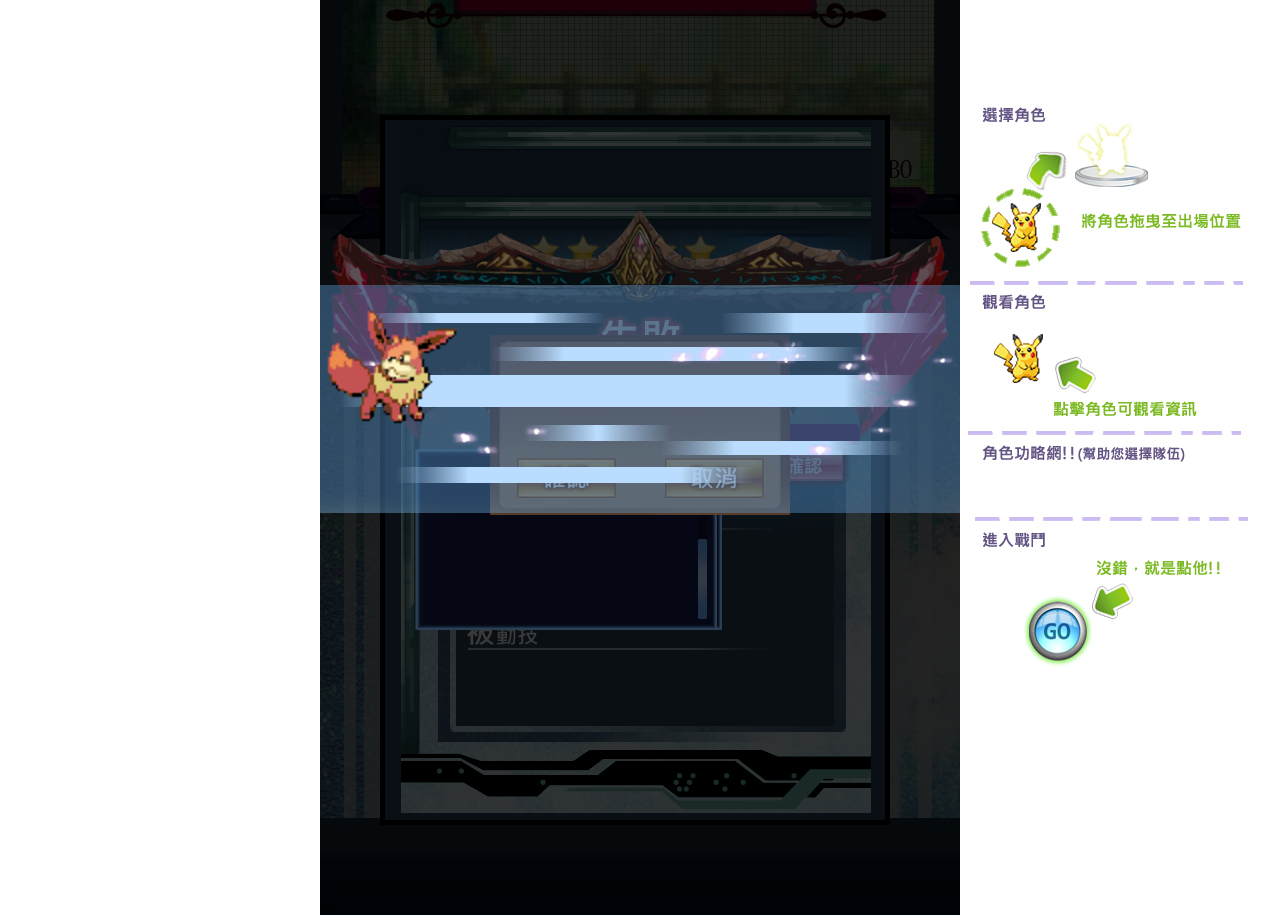
==== commit 380ce842: "" ====
--- a/index.html
+++ b/index.html
@@ -2,7 +2,7 @@
 <html>
 	<head>
 		<meta charset="UTF-8">
-		<title>Title of the document</title>
+		<title>Disconnect Link</title>
 		<link rel="stylesheet" type="text/css" href="css/main.css">
 		<link rel="stylesheet" type="text/css" href="css/team.css">
 		<link rel="stylesheet" type="text/css" href="css/game.css">
@@ -12,11 +12,14 @@
 
 		<!-- <script src="http://code.jquery.com/jquery-2.1.1.js"></script> -->
 		<script src="js/jquery-1.11.1.min.js"></script>
+		<script src="js/jquery-ui.js"></script>
+		<script src="js/jquery.ui.touch-punch.min.js"></script>
 		<script src="js/TweenMax.min.js"></script>
 		<script src="js/paper-core.min.js"></script>
 		<script src="js/easing/EasePack.min.js"></script>
 		<script src="js/jquery.tinyscrollbar.js"></script>
 		<script src="js/jquery.tinyscrollbar.min.js"></script>
+		<script src="js/soundmanager2-nodebug-jsmin.js"></script>
 
 		<script src="js/MissionData.js"></script>
 		<script src="js/BallData.js"></script>
@@ -30,6 +33,7 @@
 		<script src="js/Result.js"></script>
 		<script src="js/UseSkill.js"></script>
 		<script src="js/SkillEffect.js"></script>
+		<script src="js/SoundHandler.js"></script>
 		<script src="js/Main.js"></script>
 		<script src="js/SkillParser.js"></script>
 	</head>
@@ -48,22 +52,25 @@
 				<img id="missionYellow" class="missionYellow missionPic" src="image/m_y.png" />
 				<img id="missionGreen" class="missionGreen missionPic" src="image/m_g.png" />
 			</div>
-			<div id="teamView" class="view teamView"></div>
+			f <div id="teamView" class="view teamView"></div>
 			<div id="gameView" class="view gameView">
-				<div id="monsterBlood" class="monsterBlood"></div>
+				<div id="monsterBloodDiv" class="monsterBloodDiv">
+					<div id="monsterBlood" class="monsterBlood"></div>
+				</div>
 				<div id="combotHit" class="combotHit">
 					<div id="combotHitValue" class="combotHitValue"></div>
 					<div id="combotHitRate" class="combotHitRate"></div>
 				</div>
-				<div id="playerBlood" class="playerBlood"></div>
-				<div id="playerBloodTips" class="playerBloodTips"></div>
-				<div id="shield" class="shield">
-					<img src="image/shield.png" />
-				</div>
-				<div id="timerbarArea" class="timerbarArea">
-					<img src="image/timebarBg.png" />
-					<div id="timerbar" class="timerbar">
-						<img src="image/timebar.png" />
+				<div id="playerBloodDiv" class="playerBloodDiv">
+					<div id="playerBlood" class="playerBlood"></div>
+					<div id="shield" class="shield">
+						<img src="image/shield.png" />
+					</div>
+					<div id="timerbarArea" class="timerbarArea">
+						<img class="timebarBg" src="image/timebarBg.png" />
+						<div id="timerbar" class="timerbar">
+							<img class="timebarPic" src="image/timebar.png" />
+						</div>
 					</div>
 				</div>
 				<div id="monster" class="monster">
@@ -95,13 +102,14 @@
 					<div id="skillEffectRole" class="skillEffectRole">
 						<img id="skillEffectRoleImg" class="skillEffectRoleImg" src="image/c1.png" />
 					</div>
-					<img class="skillEffectCover" src="image/skillEffectCover.png" />
-
+					<div id="skillEffectTxt" class="skillEffectTxt"></div>
+					<!-- <img class="skillEffectCover" src="image/skillEffectCover.png" /> -->
 				</div>
 			</div>
 			<img id="guideGame" class="guideGame guide" src="image/guideGame.jpg" />
 			<img id="guideMission" class="guideMission guide" src="image/guideMission.jpg" />
 			<img id="guideTeam" class="guideTeam guide" src="image/guideTeam.jpg" />
 		</div>
+		<div id="playerBloodTips" class="playerBloodTips"></div>
 	</body>
 </html>--- a/css/team.css
+++ b/css/team.css
@@ -1,244 +1,218 @@
 .playerlevel {
-	position: absolute;
-	width: 130px;
-	height: 52px;
-	left: 25px;
-	top: 30px;
-	font-size: 45px;
-	text-align: center;
-}
-
+	position:absolute;
+	width:130px;
+	height:52px;
+	left:25px;
+	top:30px;
+	font-size:45px;
+	text-align:center;
+}
 .playername {
-	position: absolute;
-	width: 245px;
-	height: 40px;
-	left: 193px;
-	top: 33px;
-	font-size: 35px;
-	text-align: center;
-}
-
+	position:absolute;
+	width:245px;
+	height:40px;
+	left:193px;
+	top:33px;
+	font-size:35px;
+	text-align:center;
+}
 .playeresource {
-	width: 142px;
-	height: 30px;
-	font-size: 20px;
-	text-align: right;
-}
-
+	width:142px;
+	height:30px;
+	font-size:20px;
+	text-align:right;
+}
 .playercash {
-	position: absolute;
-	left: 477px;
-	top: 12px;
-}
-
+	position:absolute;
+	left:477px;
+	top:12px;
+}
 .playermoney {
-	position: absolute;
-	left: 477px;
-	top: 65px;
-}
-
+	position:absolute;
+	left:477px;
+	top:65px;
+}
 .icon_resource {
-	position: absolute;
-	left: 0px;
-	top: 0px;
-}
-
+	position:absolute;
+	left:0px;
+	top:0px;
+}
 .resource_value {
-	position: absolute;
-	left: 0px;
-	top: 0px;
-	width: 142px;
-	height: 30px;
-}
-
+	position:absolute;
+	left:0px;
+	top:0px;
+	width:142px;
+	height:30px;
+}
 .stagedata {
-	position: absolute;
-	width: 570px;
-	height: 97px;
-	left: 33px;
-	top: 133px;
-}
-
+	position:absolute;
+	width:570px;
+	height:97px;
+	left:33px;
+	top:133px;
+}
 .stagename {
-	position: absolute;
-	left: 19px;
-	top: 12px;
-	width: 570px;
-	height: 97px;
-	font-size: 50px;
-	color: #FFFFFF;
-}
-
+	position:absolute;
+	left:19px;
+	top:12px;
+	width:570px;
+	height:97px;
+	font-size:50px;
+	color:#FFFFFF;
+}
 .bossimgDiv {
-	width: 175px;
-	height: 97px;
-	overflow: hidden;
-	position: absolute;
-	left: 400px;
-	cursor: pointer;
-}
-
+	width:175px;
+	height:97px;
+	overflow:hidden;
+	position:absolute;
+	left:400px;
+	cursor:pointer;
+}
 .bossimg {
-	position: absolute;
-	top: 0px;
-}
-
+	position:absolute;
+	top:0px;
+}
 .selected_role {
-	width: 70px;
-	height: 80px;
-}
-
+	width:70px;
+	height:80px;
+}
 .selected_role_0 {
-	position: absolute;
-	left: 27px;
-	top: 300px;
-}
-
+	position:absolute;
+	left:27px;
+	top:300px;
+}
 .selected_role_1 {
-	position: absolute;
-	left: 127px;
-	top: 300px;
-}
-
+	position:absolute;
+	left:127px;
+	top:300px;
+}
 .selected_role_2 {
-	position: absolute;
-	left: 227px;
-	top: 300px;
-}
-
+	position:absolute;
+	left:227px;
+	top:300px;
+}
 .selected_role_3 {
-	position: absolute;
-	left: 327px;
-	top: 300px;
-}
-
+	position:absolute;
+	left:327px;
+	top:300px;
+}
 .selected_role_4 {
-	position: absolute;
-	left: 427px;
-	top: 300px;
-}
-
+	position:absolute;
+	left:427px;
+	top:300px;
+}
 .selected_role_5 {
-	position: absolute;
-	left: 530px;
-	top: 300px;
-}
-
+	position:absolute;
+	left:530px;
+	top:300px;
+}
 .role_area {
-	position: absolute;
-	left: 55px;
-	top: 400px;
-	width: 510px;
-	height: 420px;
-    margin: 20px 0 10px;
-}
-
+	position:absolute;
+	left:55px;
+	top:400px;
+	width:510px;
+	height:420px;
+	margin:20px 0 10px;
+}
 .role_area .viewport {
-	width: 490px;
-	height: 400px;
-	overflow: hidden;
-	position: relative;
+	width:490px;
+	height:400px;
+	overflow:hidden;
+	position:relative;
 }
 .role_area .overview {
-	list-style: none;
-	position: absolute;
-	left: 0;
-	top: 0;
-	padding: 0;
-	margin: 0;
+	list-style:none;
+	position:absolute;
+	left:0;
+	top:0;
+	padding:0;
+	margin:0;
 }
 .role_area .scrollbar {
-	background: transparent url(../image/bg-scrollbar-track-y.png) no-repeat 0 0;
-	position: relative;
-	background-position: 0 0;
-	float: right;
-	width: 15px;
+	background:transparent url(../image/bg-scrollbar-track-y.png) no-repeat 0 0;
+	position:relative;
+	background-position:0 0;
+	float:right;
+	width:15px;
 }
 .role_area .track {
-	background: transparent url(../image/bg-scrollbar-trackend-y.png) no-repeat 0 100%;
-	height: 100%;
-	width: 13px;
-	position: relative;
-	padding: 0 1px;
+	background:transparent url(../image/bg-scrollbar-trackend-y.png) no-repeat 0 100%;
+	height:100%;
+	width:13px;
+	position:relative;
+	padding:0 1px;
 }
 .role_area .thumb {
-	background: transparent url(../image/bg-scrollbar-thumb-y.png) no-repeat 50% 100%;
-	height: 20px;
-	width: 25px;
-	cursor: pointer;
-	overflow: hidden;
-	position: absolute;
-	top: 0;
-	left: -5px;
+	background:transparent url(../image/bg-scrollbar-thumb-y.png) no-repeat 50% 100%;
+	height:20px;
+	width:25px;
+	cursor:pointer;
+	overflow:hidden;
+	position:absolute;
+	top:0;
+	left:-5px;
 }
 .role_area .thumb .end {
-	background: transparent url(../image/bg-scrollbar-thumb-y.png) no-repeat 50% 0;
-	overflow: hidden;
-	height: 5px;
-	width: 25px;
+	background:transparent url(../image/bg-scrollbar-thumb-y.png) no-repeat 50% 0;
+	overflow:hidden;
+	height:5px;
+	width:25px;
 }
 #role_area .disable {
-	display: none;
-}
-
+	display:none;
+}
 .role {
-	position: relative;
-	left: 10px;
-	width: 80px;
-	height: 80px;
-	margin: 5px;
-	background-image: url("../image/icon_face_border.png");
-	background-size: cover;
-	float: left;
-}
-
+	position:relative;
+	left:10px;
+	width:80px;
+	height:80px;
+	margin:5px;
+	background-image:url("../image/icon_face_border.png");
+	background-size:cover;
+	float:left;
+}
 .selected_icon_role {
-	position: absolute;
-	left: 0px;
-	top: 0px;
-	max-width: 100%;
-	max-height: 100%;
-}
-
+	position:absolute;
+	left:0px;
+	top:0px;
+	max-width:100%;
+	max-height:100%;
+}
 .icon_role {
-	position: absolute;
-	left: 0px;
-	top: 0px;
-	max-width: 100%;
-	max-height: 100%;
-	cursor: pointer;
-}
-
+	position:absolute;
+	left:0px;
+	top:0px;
+	max-width:100%;
+	max-height:100%;
+	cursor:pointer;
+}
 .icon_role:hover {
-	opacity: 0.5 !important;;
-}
-
+	opacity:0.5 !important;;
+}
 .menu {
-	position: absolute;
-	left: 50px;
-	top: 860px;
-	width: 520px;
-	height: 70px;
-}
-
+	position:absolute;
+	left:50px;
+	top:860px;
+	width:520px;
+	height:70px;
+}
 .btn_start {
-	position: absolute;
-	left: 440px;
-	top: -50px;
-	cursor: pointer;
-}
-
+	position:absolute;
+	left:440px;
+	top:-50px;
+	z-index:20;
+	cursor:pointer;
+}
 .btn_return {
-	position: absolute;
-	left: 0px;
-	top: 0px;
-	cursor: pointer;
-}
-
+	position:absolute;
+	left:0px;
+	top:0px;
+	cursor:pointer;
+}
 .noSelect {
-	user-select: none;
-	-o-user-select: none;
-	-moz-user-select: none;
-	-khtml-user-select: none;
-	-webkit-user-select: none;
+	user-select:none;
+	-o-user-select:none;
+	-moz-user-select:none;
+	-khtml-user-select:none;
+	-webkit-user-select:none;
 }--- a/css/game.css
+++ b/css/game.css
@@ -1,220 +1,262 @@
 .monster {
-	position:relative;
-	width:640px;
-	height:230px;
+	position: relative;
+	width: 640px;
+	height: 230px;
 }
 .monsterImg {
-	position:absolute;
-	top:30px;
-	left:230px;
-	cursor:pointer;
+	position: absolute;
+	top: 30px;
+	left: 230px;
+	cursor: pointer;
+	z-index: 60;
 }
 .monsterImg.dead {
-	filter:grayscale(100%);
-	-webkit-filter:grayscale(100%);
-	-moz-filter:grayscale(100%);
-	-ms-filter:grayscale(100%);
-	-o-filter:grayscale(100%);
+	filter: grayscale(100%);
+	-webkit-filter: grayscale(100%);
+	-moz-filter: grayscale(100%);
+	-ms-filter: grayscale(100%);
+	-o-filter: grayscale(100%);
 }
 .game {
-	position:relative;
-	left:70px;
-	width:500px;
-	height:600px;
+	position: relative;
+	left: 70px;
+	width: 500px;
+	height: 600px;
+}
+.monsterBloodDiv {
+	width: 350px;
+	height: 10px;
+	position: absolute;
+	left: 140px;
+	top: 15px;
+	z-index: 50;
 }
 .monsterBlood {
-	background-color:#e50049;
-	width:350px;
-	height:10px;
-	position:absolute;
-	left:140px;
-	top:15px;
-	z-index:50;
+	background-color: #e50049;
+	width: 350px;
+	height: 10px;
+	position: absolute;
+}
+.playerBloodDiv {
+	width: 550px;
+	height: 10px;
+	position: absolute;
+	left: 45px;
+	top: 208px;
+	z-index: 50;
 }
 .playerBlood {
-	background-color:#9cce91;
-	height:10px;
-	position:absolute;
-	left:45px;
-	top:208px;
-	z-index:50;
+	background-color: #9cce91;
+	height: 10px;
+	position: absolute;
 }
 .road {
-	background-color:#131a3d;
-	position:absolute;
-	width:10px;
-	height:585px;
+	background-color: #131a3d;
+	position: absolute;
+	width: 10px;
+	height: 585px;
 }
 .bridge {
-	background-color:#131a3d;
-	position:absolute;
-	width:90px;
-	height:10px;
-	cursor:pointer;
-	border-color:#FFFFFF;
-	border-style:solid;
-	border-width:1px 0px 1px 0px;
+	background-color: #131a3d;
+	position: absolute;
+	width: 90px;
+	height: 10px;
+	cursor: pointer;
+	border-color: #FFFFFF;
+	border-style: solid;
+	border-width: 1px 0px 1px 0px;
 }
 .bridge.hide {
-	display:none;
+	display: none;
 }
 .ball {
-	position:absolute;
-	background-position:-10px -10px;
+	position: absolute;
+	background-position: -10px -10px;
 }
 .ballImgSmall {
-	position:absolute;
-	left:-12.5px;
-	top:-12.5px;
+	position: absolute;
+	left: -12.5px;
+	top: -12.5px;
 }
 .ballImgMid {
-	position:absolute;
-	left:-18.5px;
-	top:-18.5px;
+	position: absolute;
+	left: -18.5px;
+	top: -18.5px;
 }
 .ballImgBig {
-	position:absolute;
-	left:-25.5px;
-	top:-25.5px;
+	position: absolute;
+	left: -25.5px;
+	top: -25.5px;
 }
 .timerbarArea {
-	position:absolute;
-	top:203px;
-	left:39px;
+	position: absolute;
+}
+.timebarBg {
+	position: absolute;
+	left: -6px;
+	top: -6px;
 }
 .timerbar {
-	position:absolute;
-	top:-2px;
-	left:10px;
-	overflow:hidden;
+	position: absolute;
+	top: 0px;
+	left: 1px;
+	overflow: hidden;
+	z-index: 4;
+	height: 10px;
+}
+.timebarPic {
+	position: absolute;
 }
 .bouns {
-	position:absolute;
-	top:470px;
-	left:10px;
+	position: absolute;
+	top: 470px;
+	left: 10px;
 }
 .shield {
-	position:absolute;
-	top:204px;
-	left:45px;
-	overflow:hidden;
+	position: absolute;
+	overflow: hidden;
+	/* width:550px; */
+	display: inline;
+	z-index: 3;
+	height: 10px;
+}
+.shield img {
+	position: absolute;
 }
 .monster_buff_icon {
-	position:absolute;
-	height:30px;
-	width:70px;
-	top:30px;
-	left:280px;
-	visibility:hidden;
+	position: absolute;
+	height: 30px;
+	width: 70px;
+	top: 30px;
+	left: 280px;
+	visibility: hidden;
 }
 .resultView {
-	background-image:url("../image/cardTipsBg.png");
-	position:absolute;
-	top:0px;
-	left:0px;
-	width:640px;
-	height:930px;
+	background-image: url("../image/cardTipsBg.png");
+	position: absolute;
+	top: 0px;
+	left: 0px;
+	width: 640px;
+	height: 930px;
+	z-index: 100;
 }
 .victory {
-	position:absolute;
-	top:220px;
+	position: absolute;
+	top: 220px;
 }
 .defeat {
-	position:absolute;
-	top:220px;
+	position: absolute;
+	top: 220px;
 }
 .confirmBtn {
-	position:absolute;
-	height:30px;
-	width:75px;
-	top:465px;
-	left:447px;
-	cursor:pointer;
+	position: absolute;
+	height: 30px;
+	width: 75px;
+	top: 465px;
+	left: 447px;
+	cursor: pointer;
 }
 .resultText {
-	color:#FF0000;
-	position:absolute;
-	height:40px;
-	width:272px;
-	top:480px;
-	left:110px;
+	color: #FF0000;
+	font-size: 12pt;
+	position: absolute;
+	height: 40px;
+	width: 272px;
+	top: 480px;
+	left: 110px;
 }
 .monster_skill_icon {
-	position:absolute;
-	height:30px;
-	width:70px;
-	top:200px;
-	left:280px;
-	visibility:hidden;
+	position: absolute;
+	height: 30px;
+	width: 70px;
+	top: 200px;
+	left: 280px;
+	visibility: hidden;
 }
 .useSkillConfirm {
-	background-image:url("../image/cardTipsBg.png");
-	position:absolute;
-	top:0px;
-	left:0px;
-	width:640px;
-	height:930px;
+	background-image: url("../image/cardTipsBg.png");
+	position: absolute;
+	top: 0px;
+	left: 0px;
+	width: 640px;
+	height: 930px;
+	z-index: 100;
 }
 .useSkillConfirmImg {
-	position:absolute;
-	left:170px;
-	top:350px;
+	position: absolute;
+	left: 170px;
+	top: 350px;
 }
 .useSkillTxt {
-	color:#FFFFFF;
-	position:absolute;
-	left:197px;
-	top:385px;
-	width:245px;
-	height:60px;
-	text-align:center;
+	color: #FFFFFF;
+	font-size: 12pt;
+	position: absolute;
+	left: 197px;
+	top: 385px;
+	width: 245px;
+	height: 60px;
+	text-align: center;
 }
 .useSkillOK {
-	width:96px;
-	height:37px;
-	position:absolute;
-	left:198px;
-	top:474px;
-	cursor:pointer;
+	width: 96px;
+	height: 37px;
+	position: absolute;
+	left: 198px;
+	top: 474px;
+	cursor: pointer;
 }
 .useSkillNO {
-	width:96px;
-	height:37px;
-	position:absolute;
-	left:346px;
-	top:474px;
-	cursor:pointer;
+	width: 96px;
+	height: 37px;
+	position: absolute;
+	left: 346px;
+	top: 474px;
+	cursor: pointer;
 }
 .skillEffect {
-	background-image:url("../image/cardTipsBg.png");
-	position:absolute;
-	top:0px;
-	left:0px;
-	width:640px;
-	height:930px;
+	background-image: url("../image/cardTipsBg.png");
+	position: absolute;
+	top: 0px;
+	left: 0px;
+	width: 640px;
+	height: 930px;
+	z-index: 100;
 }
 .skillEffectBg {
-	position:absolute;
-	top:300px;
-	left:0px;
+	position: absolute;
+	top: 300px;
+	left: 0px;
 }
 .skillEffectRole {
-	position:absolute;
-	top:300px;
-	left:0px;
+	position: absolute;
+	top: 300px;
+	left: 0px;
 }
 .skillEffectRoleImg {
-	width:140px;
-	height:140px;
-	position:absolute;
-	top:25px;
+	width: 140px;
+	height: 140px;
+	position: absolute;
+	top: 0px;
 }
 .skillEffectCover {
-	position:absolute;
-	top:300px;
-	left:0px;
+	position: absolute;
+	top: 300px;
+	left: 0px;
+}
+.skillEffectTxt {
+	color: #FFFFFF;
+	background-image: url("../image/blackBg.png");
+	font-size: 24pt;
+	text-align: center;
+	position: absolute;
+	width: 640px;
+	height: 46px;
 }
 .playerBloodTips {
-	position:absolute;
-	background-image:url("../image/cardTipsBg.png");
-}
+	display: none;
+	color: #FFFFFF;
+	position: absolute;
+	background-image: url("../image/cardTipsBg.png");
+	padding: 3px 6px;
+	z-index: 99;
+}
--- a/css/mystyle.css
+++ b/css/mystyle.css
@@ -1,275 +1,240 @@
 .textbox {
-	width: 170px;
-	height: 50px;
-	position: relative;
-	border-radius: 6px;
-	margin-top: 4px;
-	font-size: 60px;
-}
+	width:170px;
+	height:50px;
+	position:relative;
+	border-radius:6px;
+	margin-top:4px;
+	font-size:60px;
+}
+.box {
+	width:50px;
+	height:50px;
+	position:relative;
+	border-radius:6px;
+	margin-top:4px;
+}
+.rolebox {
+	width:90px;
+	height:100px;
+	position:relative;
+	border-radius:6px;
+	margin-top:4px;
+	display:inline-block
+}
+.energybox {
+	width:0px;
+	height:10px;
+	left:5px;
+	top:80px;
+	position:absolute;
+	border-radius:6px;
+	margin-top:4px;
+}
+.orbbox {
+	width:25px;
+	height:25px;
+	position:absolute;
+	border-radius:6px;
+	margin-top:4px;
+	display:inline-block
+}
+.orbpos0 {
+	left:3px;
+	top:70px;
+	position:absolute;
+}
+.orbpos1 {
+	left:33px;
+	top:70px;
+	position:absolute;
+}
+.orbpos2 {
+	left:63px;
+	top:70px;
+	position:absolute;
+}
+.attackOrbPos0 {
+	left:15px;
+	top:-15px;
+	height:30px;
+	width:30px;
+	position:absolute;
+	z-index:99;
+	visibility:hidden;
+}
+.attackOrbPos1 {
+	left:110px;
+	top:-15px;
+	height:30px;
+	width:30px;
+	position:absolute;
+	z-index:99;
+	visibility:hidden;
+}
+.attackOrbPos2 {
+	left:205px;
+	top:-15px;
+	height:30px;
+	width:30px;
+	position:absolute;
+	z-index:99;
+	visibility:hidden;
+}
+.attackOrbPos3 {
+	left:300px;
+	top:-15px;
+	height:30px;
+	width:30px;
+	position:absolute;
+	z-index:99;
+	visibility:hidden;
+}
+.attackOrbPos4 {
+	left:395px;
+	top:-15px;
+	height:30px;
+	width:30px;
+	position:absolute;
+	z-index:99;
+	visibility:hidden;
+}
+.attackOrbPos5 {
+	left:490px;
+	top:-15px;
+	height:30px;
+	width:30px;
+	position:absolute;
+	z-index:99;
+	visibility:hidden;
+}
+.playerarea {
+	width:600px;
+	height:100px;
+	position:relative;
+	border-radius:6px;
+	margin-top:4px;
+}
+.transparent {
+	background-color:transparent;
+}
+.green {
+	background-color:#00FF00;
+}
+.red {
+	background-color:#FF0000;
+}
+.blue {
+	background-color:#0000FF;
+}
+.bk_green {
+	background-color:#008000;
+}
+.bk_red {
+	background-color:#800000;
+}
+.bk_blue {
+	background-color:#000080;
+}
+.bk_purple {
+	background-color:#6600FF;
+}
+.energyboxcolor {
+	background-color:#33CCCC;
+}
+.orange {
+	background-color:#f38630;
+}
+.grey {
+	background-color:#989898;
+}
+.transparent_green {
 
-.box {
-	width: 50px;
-	height: 50px;
-	position: relative;
-	border-radius: 6px;
-	margin-top: 4px;
-}
+	/*background-color:rgba(0,200,0,0.5);*/
 
-.rolebox {
-	width: 90px;
-	height: 100px;
-	position: relative;
-	border-radius: 6px;
-	margin-top: 4px;
-	display: inline-block
-}
-
-.energybox {
-	width: 0px;
-	height: 10px;
-	left: 5px;
-	top: 80px;
-	position: absolute;
-	border-radius: 6px;
-	margin-top: 4px;
-}
-
-.orbbox {
-	width: 25px;
-	height: 25px;
-	position: absolute;
-	border-radius: 6px;
-	margin-top: 4px;
-	display: inline-block
-}
-
-.orbpos0 {
-	left: 3px;
-	top: 70px;
-	position: absolute;
-}
-
-.orbpos1 {
-	left: 33px;
-	top: 70px;
-	position: absolute;
-}
-
-.orbpos2 {
-	left: 63px;
-	top: 70px;
-	position: absolute;
-}
-
-.attackOrbPos0 {
-	left: 15px;
-	top: -15px;
-	height: 30px;
-	width: 30px;
-	position: absolute;
-	z-index: 2;
-    visibility:  hidden;    
-}
-
-.attackOrbPos1 {
-	left: 110px;
-	top: -15px;
-	height: 30px;
-	width: 30px;
-	position: absolute;
-	z-index: 2;
-    visibility:  hidden;    
-}
-
-.attackOrbPos2 {
-	left: 205px;
-	top: -15px;
-	height: 30px;
-	width: 30px;
-	position: absolute;
-	z-index: 2;
-    visibility:  hidden;    
-}
-
-.attackOrbPos3 {
-	left: 300px;
-	top: -15px;
-	height: 30px;
-	width: 30px;
-	position: absolute;
-	z-index: 2;
-    visibility:  hidden;    
-}
-
-.attackOrbPos4 {
-	left: 395px;
-	top: -15px;
-	height: 30px;
-	width: 30px;
-	position: absolute;
-	z-index: 2;
-    visibility:  hidden;    
-}
-
-.attackOrbPos5 {
-	left: 490px;
-	top: -15px;
-	height: 30px;
-	width: 30px;
-	position: absolute;
-	z-index: 2;
-    visibility:  hidden;
-}
-
-.playerarea {
-	width: 600px;
-	height: 100px;
-	position: relative;
-	border-radius: 6px;
-	margin-top: 4px;
-}
-
-.transparent {
-	background-color: transparent;
-}
-
-.green {
-	background-color: #00FF00;
-}
-
-.red {
-	background-color: #FF0000;
-}
-
-.blue {
-	background-color: #0000FF;
-}
-
-.bk_green {
-	background-color: #008000;
-}
-
-.bk_red {
-	background-color: #800000;
-}
-
-.bk_blue {
-	background-color: #000080;
-}
-
-.bk_purple {
-	background-color: #6600FF;
-}
-
-.energyboxcolor {
-	background-color: #33CCCC;
-}
-
-.orange {
-	background-color: #f38630;
-}
-.grey {
-	background-color: #989898;
-}
-
-.transparent_green {//
-	background-color: rgba(0,200,0,0.5);
-}
-
+}
 .role_img {
-	left: 0px;
-	top: 0px;
-	position: absolute;
-}
-
+	left:0px;
+	top:0px;
+	position:absolute;
+}
 .role_img_bk {
-	left: 0px;
-	top: 0px;
-	position: absolute;
-	width: 90px;
-	height: 75px;
-	border-radius: 6px;
-	margin-top: 4px;
-}
-
+	left:0px;
+	top:0px;
+	position:absolute;
+	width:90px;
+	height:75px;
+	border-radius:6px;
+	margin-top:4px;
+}
 .orb_icon {
-	position: absolute;
-	margin: auto;
-	top: 0;
-	left: 0;
-	right: 0;
-	bottom: 0;
-}
-
+	position:absolute;
+	margin:auto;
+	top:0;
+	left:0;
+	right:0;
+	bottom:0;
+}
 .combotHit {
-	position: absolute;
-	top: 135px;
-	left: 410px;
-	width: 200px;
-	height: 60px;
+	position:absolute;
+	top:135px;
+	left:410px;
+	width:200px;
+	height:60px;
 	/* background-color: #989898; */
-	background-image: url("../image/combo_bk.png");
-	background-size: cover;
-}
-
+	background-image:url("../image/combo_bk.png");
+	background-size:cover;
+}
 .combotHitValue {
-	position: absolute;
-	top: 15px;
-	left: 15px;
-	width: 45%;
-	height: 60px;
-	font-size: 40px;
-	text-align: right;
-}
-
+	position:absolute;
+	top:15px;
+	left:15px;
+	width:45%;
+	height:60px;
+	font-size:40px;
+	text-align:right;
+}
 .combotHitRate {
-	position: absolute;
-	top: 10px;
-	left: 80PX;
-	width: 100px;
-	height: 30px;
-	font-size: 20px;
-	text-align: right;
-}
-
-.buff_icon{
-    max-width:100%;
-    max-height:100%;
-}
-
-.buff_text{
-    position: absolute;
-    left: 40px;
-    height: 30px
-}
-
+	position:absolute;
+	top:10px;
+	left:80PX;
+	width:100px;
+	height:30px;
+	font-size:20px;
+	text-align:right;
+}
+.buff_icon {
+	max-width:100%;
+	max-height:100%;
+}
+.buff_text {
+	position:absolute;
+	left:40px;
+	height:30px
+}
 .buff_pos {
-	left: 0px;
-	top: -15px;
-	height: 30px;
-	width: 70px;
-	position: absolute;
-	z-index: 2;
-    visibility:  hidden;
-}
-
+	left:0px;
+	top:-15px;
+	height:30px;
+	width:70px;
+	position:absolute;
+	z-index:2;
+	visibility:hidden;
+}
 .skill_pos {
-	left: 3px;
-	top: 60px;
-	height: 30px;
-	width: 70px;
-	position: absolute;
-	z-index: 2;
-    visibility:  hidden;
-}
-
+	left:3px;
+	top:60px;
+	height:30px;
+	width:70px;
+	position:absolute;
+	z-index:2;
+	visibility:hidden;
+}
 .main_skill_pos {
-	left: 70px;
-	top: 470px;
-	height: 57px;
-	width: 190px;
-	position: absolute;
-	z-index: 2;
-    visibility:  hidden;
-}
-
+	left:70px;
+	top:470px;
+	height:57px;
+	width:190px;
+	position:absolute;
+	z-index:2;
+	visibility:hidden;
+}
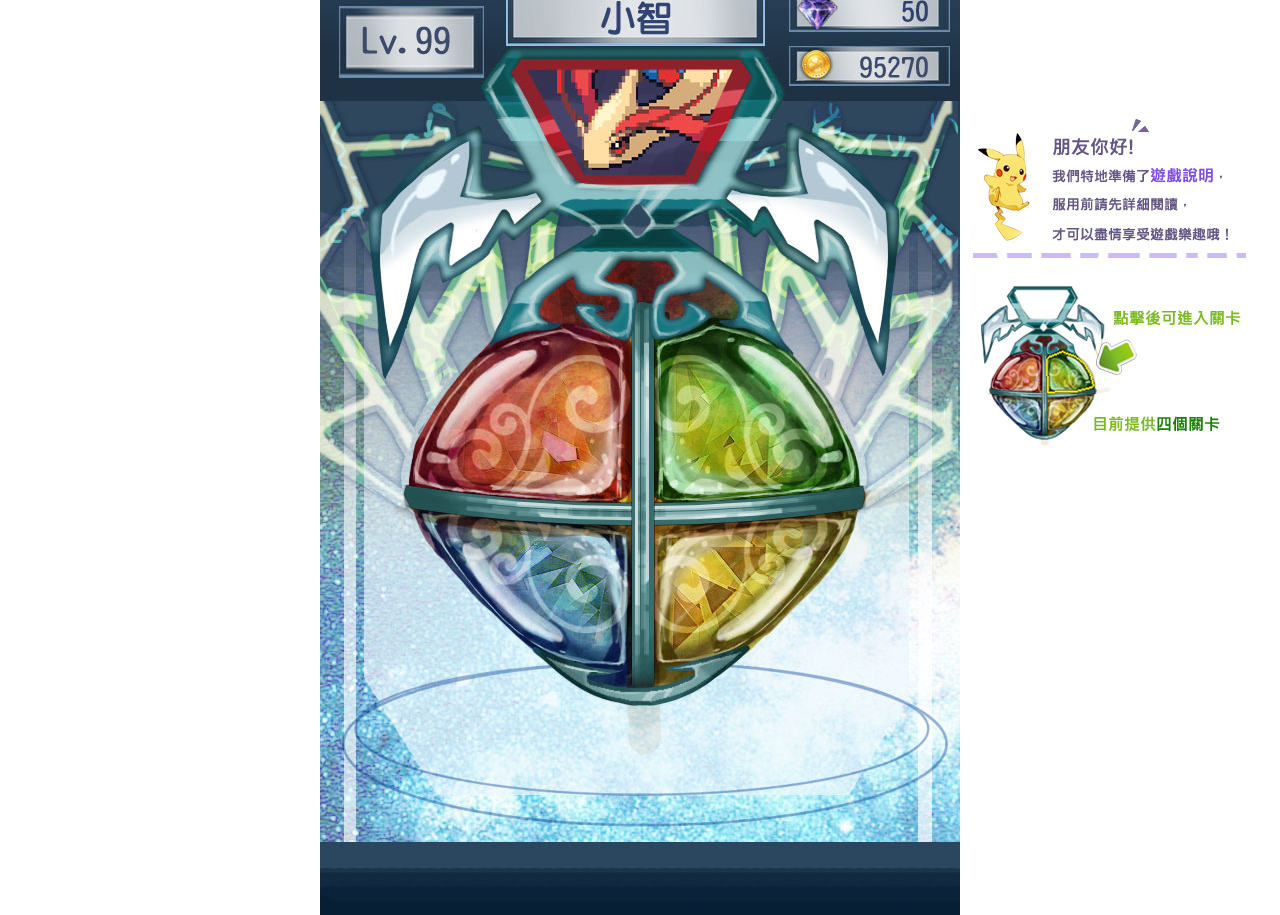
==== commit 29690054: "" ====
--- a/index.html
+++ b/index.html
@@ -3,6 +3,10 @@
 	<head>
 		<meta charset="UTF-8">
 		<title>Disconnect Link</title>
+		<meta http-equiv="cache-control" content="no-cache">
+		<meta http-equiv="pragma" content="no-cache">
+		<meta http-equiv="expires" content="0">
+
 		<link rel="stylesheet" type="text/css" href="css/main.css">
 		<link rel="stylesheet" type="text/css" href="css/team.css">
 		<link rel="stylesheet" type="text/css" href="css/game.css">
@@ -52,7 +56,15 @@
 				<img id="missionYellow" class="missionYellow missionPic" src="image/m_y.png" />
 				<img id="missionGreen" class="missionGreen missionPic" src="image/m_g.png" />
 			</div>
-			f <div id="teamView" class="view teamView"></div>
+			f
+			<div id="teamView" class="view teamView">
+				<select id="difficulty" class="difficulty">
+					<option value="1" selected>簡單</option>
+					<option value="2">普通</option>
+					<option value="3">困難</option>
+					<option value="4">地獄</option>
+				</select>
+			</div>
 			<div id="gameView" class="view gameView">
 				<div id="monsterBloodDiv" class="monsterBloodDiv">
 					<div id="monsterBlood" class="monsterBlood"></div>
@@ -82,13 +94,12 @@
 					<img src="image/bonus.png" />
 				</div>
 				<div id="resultView" class="resultView">
-					<div id="victory" class="victory">
+					<div id="victory" class="resultPic">
 						<img src="image/victory.png" />
 					</div>
-					<div id="defeat" class="defeat">
+					<div id="defeat" class="resultPic">
 						<img src="image/defeat.png" />
 					</div>
-					<div id="resultText" class="resultText"></div>
 					<div id="confirmBtn" class="confirmBtn"></div>
 				</div>
 				<div id="useSkillConfirm" class="useSkillConfirm">
--- a/css/main.css
+++ b/css/main.css
@@ -92,4 +92,10 @@
 	position: absolute;
 	left: 320px;
 	top: -450px;
-}+}
+
+.difficulty {
+	position: absolute;
+	left: 285px;
+	top: 243px;
+}
--- a/css/game.css
+++ b/css/game.css
@@ -132,7 +132,7 @@
 	visibility: hidden;
 }
 .resultView {
-	background-image: url("../image/cardTipsBg.png");
+	background-image: url("../image/resultBg.png");
 	position: absolute;
 	top: 0px;
 	left: 0px;
@@ -140,30 +140,22 @@
 	height: 930px;
 	z-index: 100;
 }
-.victory {
-	position: absolute;
-	top: 220px;
-}
-.defeat {
-	position: absolute;
-	top: 220px;
+.resultPic {
+	position: absolute;
+	top: 144px;
+	left: 151px;
 }
 .confirmBtn {
-	position: absolute;
-	height: 30px;
-	width: 75px;
-	top: 465px;
-	left: 447px;
-	cursor: pointer;
-}
-.resultText {
-	color: #FF0000;
-	font-size: 12pt;
-	position: absolute;
-	height: 40px;
-	width: 272px;
-	top: 480px;
-	left: 110px;
+	background-image: url('../image/continue.png');
+	position: absolute;
+	height: 32px;
+	width: 124px;
+	top: 591px;
+	left: 258px;
+	cursor: pointer;
+}
+.confirmBtn:hover {
+	background-image: url('../image/continue_over.png');
 }
 .monster_skill_icon {
 	position: absolute;
--- a/css/mystyle.css
+++ b/css/mystyle.css
@@ -19,13 +19,14 @@
 	position:relative;
 	border-radius:6px;
 	margin-top:4px;
-	display:inline-block
+	display:inline-block;
+	cursor:pointer;
 }
 .energybox {
 	width:0px;
 	height:10px;
 	left:5px;
-	top:80px;
+	top:72px;
 	position:absolute;
 	border-radius:6px;
 	margin-top:4px;
@@ -111,8 +112,7 @@
 	width:600px;
 	height:100px;
 	position:relative;
-	border-radius:6px;
-	margin-top:4px;
+	top:0px;
 }
 .transparent {
 	background-color:transparent;
@@ -148,23 +148,31 @@
 	background-color:#989898;
 }
 .transparent_green {
-
-	/*background-color:rgba(0,200,0,0.5);*/
-
 }
 .role_img {
+	position:absolute;
 	left:0px;
 	top:0px;
-	position:absolute;
+}
+.fightRoleImg {
+	left:10px;
+	top:5px;
 }
 .role_img_bk {
 	left:0px;
 	top:0px;
 	position:absolute;
 	width:90px;
-	height:75px;
-	border-radius:6px;
-	margin-top:4px;
+	height:90px;
+	-moz-box-shadow:0 0 5px #fff;
+	-webkit-box-shadow:inset 0 0 100px #000;
+	-moz-box-shadow:inset 0 0 100px #000;
+	box-shadow:inset 0 0 100px #000;
+}
+.role_img_bk.light {
+	-webkit-box-shadow:inset 0 0 70px #FFF;
+	-moz-box-shadow:inset 0 0 70px #FFF;
+	box-shadow:inset 0 0 70px #FFF;
 }
 .orb_icon {
 	position:absolute;
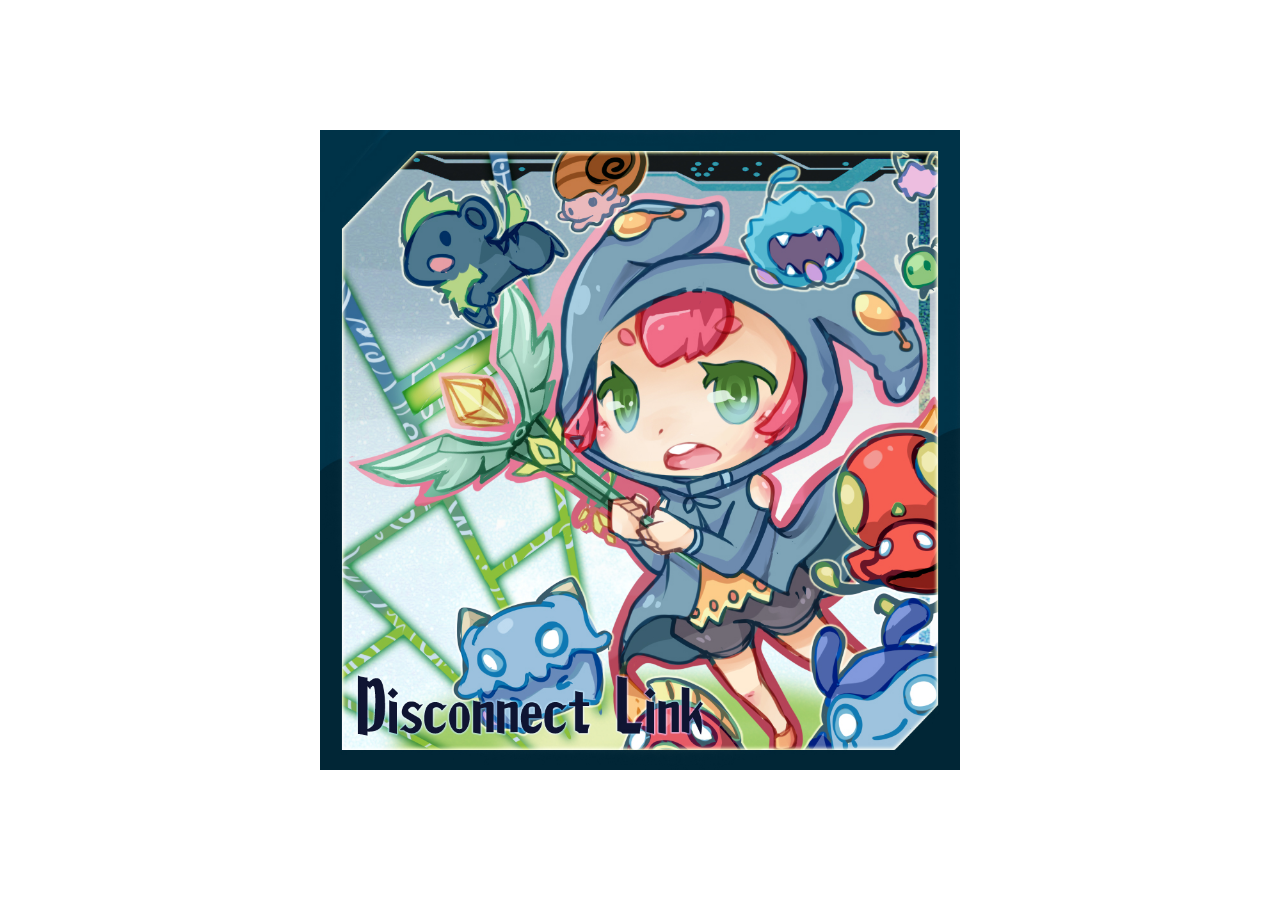
==== commit 61a3fc31: "" ====
--- a/index.html
+++ b/index.html
@@ -14,7 +14,6 @@
 		<link rel="stylesheet" type="text/css" href="css/mystyle.css">
 		<link rel="stylesheet" type="text/css" href="css/cardTips.css">
 
-		<!-- <script src="http://code.jquery.com/jquery-2.1.1.js"></script> -->
 		<script src="js/jquery-1.11.1.min.js"></script>
 		<script src="js/jquery-ui.js"></script>
 		<script src="js/jquery.ui.touch-punch.min.js"></script>
@@ -24,6 +23,7 @@
 		<script src="js/jquery.tinyscrollbar.js"></script>
 		<script src="js/jquery.tinyscrollbar.min.js"></script>
 		<script src="js/soundmanager2-nodebug-jsmin.js"></script>
+		<script src="js/jquery.cookie.js"></script>
 
 		<script src="js/MissionData.js"></script>
 		<script src="js/BallData.js"></script>
@@ -40,10 +40,14 @@
 		<script src="js/SoundHandler.js"></script>
 		<script src="js/Main.js"></script>
 		<script src="js/SkillParser.js"></script>
+		<script src="js/CookiesAdapter.js"></script>
 	</head>
 
 	<body>
 		<div id="main" class="main">
+			<div id="coverView" class="coverView">
+				<img src="image/cover.jpg" />
+			</div>
 			<div id="cardTipsView" class="view cardTipsView">
 				<div id="cardTips" class="cardTips">
 					<img src="image/cardTips.png" />
@@ -56,7 +60,6 @@
 				<img id="missionYellow" class="missionYellow missionPic" src="image/m_y.png" />
 				<img id="missionGreen" class="missionGreen missionPic" src="image/m_g.png" />
 			</div>
-			f
 			<div id="teamView" class="view teamView">
 				<select id="difficulty" class="difficulty">
 					<option value="1" selected>簡單</option>
--- a/css/main.css
+++ b/css/main.css
@@ -12,7 +12,22 @@
 	left: 50%;
 }
 
+.coverView {
+	position: absolute;
+	top: -320px;
+	left: -320px;
+}
+
+.coverView img {
+	position: absolute;
+	width: 640px;
+	height: 640px;
+	top: 0px;
+	left: 0px;
+}
+
 .view {
+	display: none;
 	position: absolute;
 	width: 640px;
 	height: 930px;
@@ -89,6 +104,7 @@
 }
 
 .guide {
+	display: none;
 	position: absolute;
 	left: 320px;
 	top: -450px;
